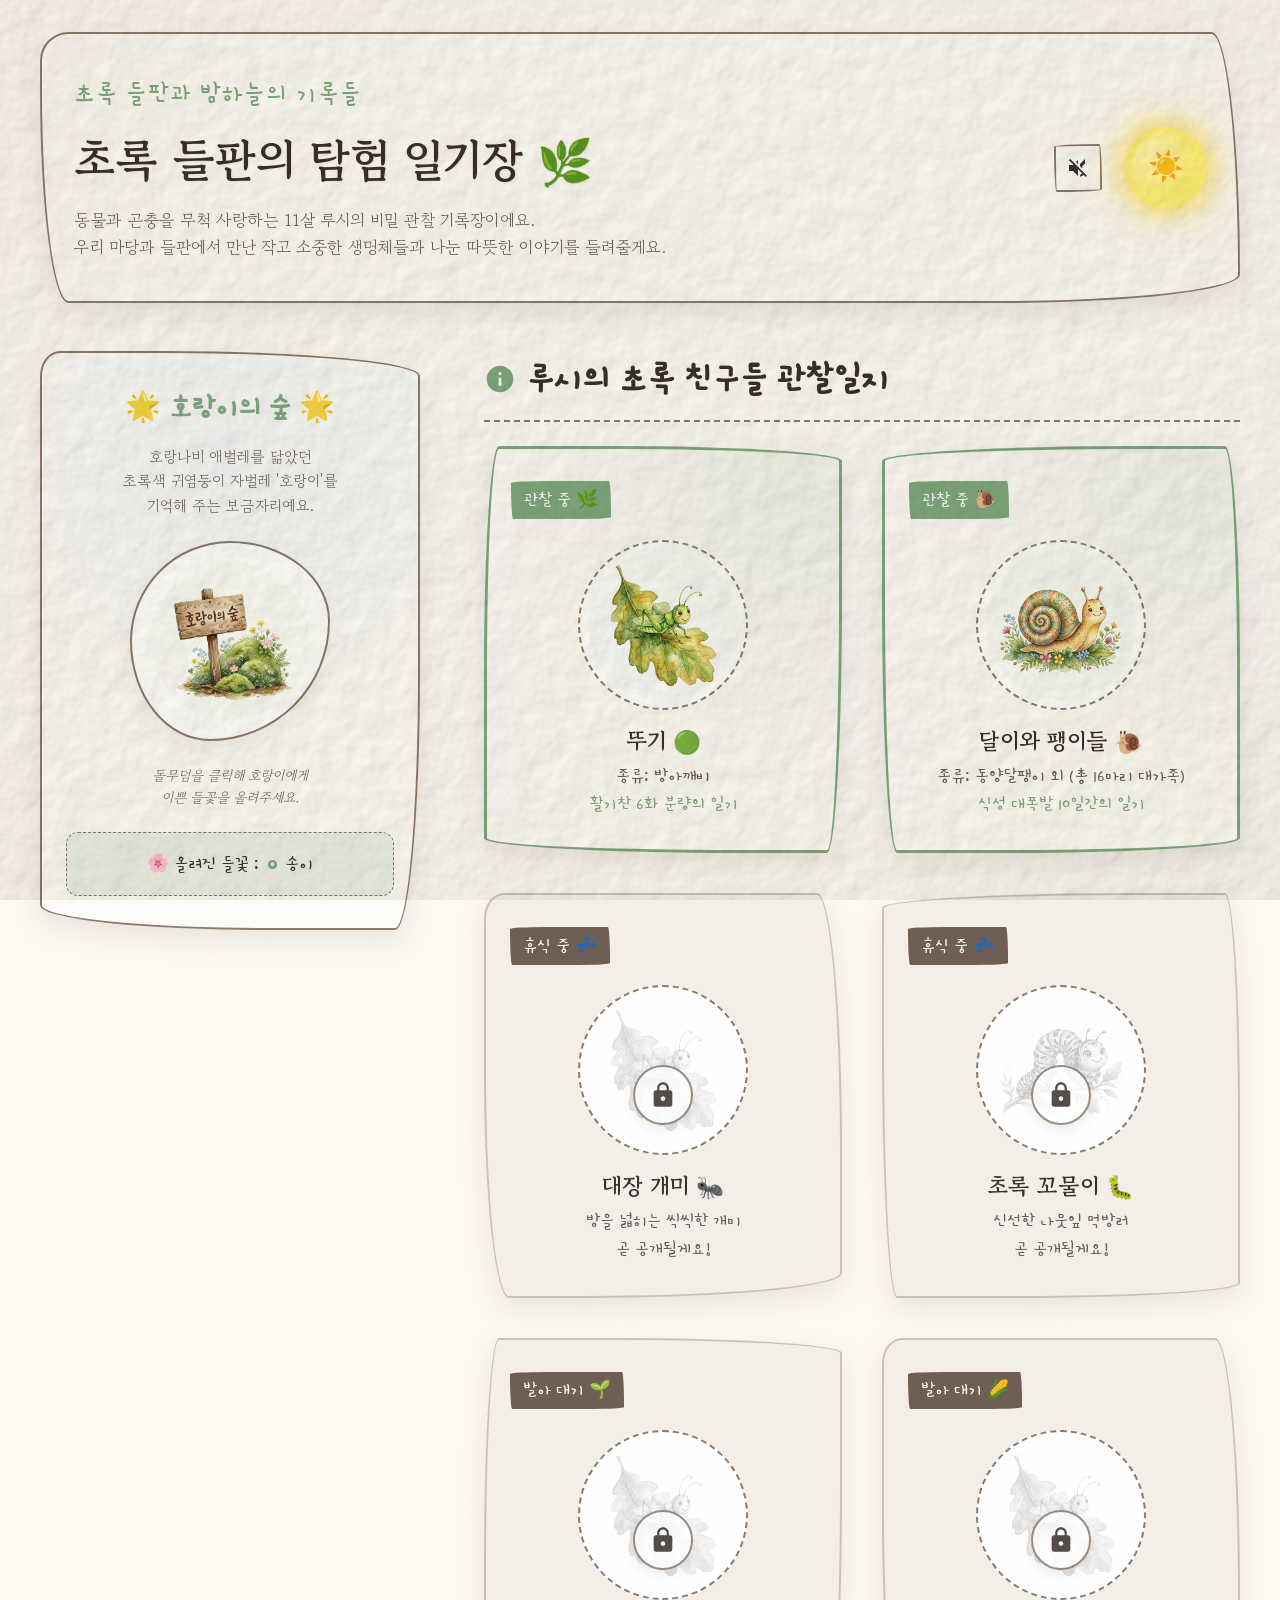
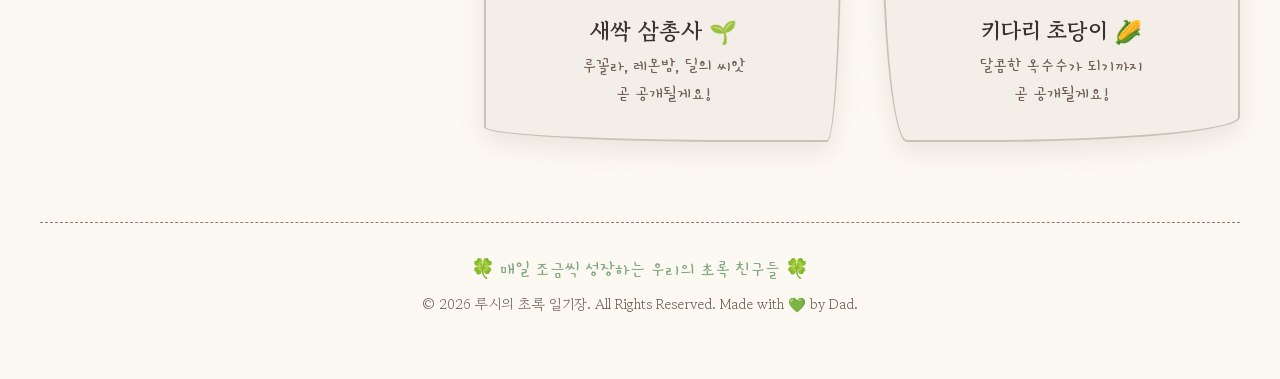
==== index.html @ e912d860 "feat: implement 16-member snail family (Dali + 15 siblings) 10-day interactive observation diary wit" ====
<!DOCTYPE html>
<html lang="ko">
<head>
    <meta charset="UTF-8">
    <meta name="viewport" content="width=device-width, initial-scale=1.0">
    <title>초록 숲 속 탐험 일지 🌿</title>
    <!-- Meta Tags for SEO -->
    <meta name="description" content="동물과 곤충을 사랑하는 딸아이를 위한 따뜻한 수채화 동화풍의 관찰일지 블로그">
    <meta name="keywords" content="방아깨비 뚜기, 자벌레 호랑이, 관찰일지, 초등학생 관찰기록, 동화풍 블로그, 곤충 관찰">
    <link rel="stylesheet" href="assets/css/style.css">
</head>
<body>

    <!-- Canvas for magical floating watercolor petals or fireflies -->
    <canvas id="particle-canvas"></canvas>

    <!-- Fixed viewport-sized overlay to apply watercolor paper texture efficiently -->
    <div class="paper-overlay"></div>

    <!-- SVG Filter for Watercolor Paper Texture -->
    <svg style="position: absolute; width: 0; height: 0; pointer-events: none;">
        <defs>
            <filter id="paper-texture" x="0%" y="0%" width="100%" height="100%">
                <feTurbulence type="fractalNoise" baseFrequency="0.04" numOctaves="3" result="noise" />
                <feDiffuseLighting in="noise" lighting-color="#fffefb" surfaceScale="1.5" result="light">
                    <feDistantLight azimuth="50" elevation="60" />
                </feDiffuseLighting>
                <feBlend mode="multiply" in="SourceGraphic" in2="light" />
            </filter>
        </defs>
    </svg>

    <div class="container">
        
        <!-- Header Section -->
        <header>
            <div class="header-night-overlay"></div>
            <div class="header-content">
                <div class="header-title-area">
                    <div class="header-subtitle">초록 들판과 밤하늘의 기록들</div>
                    <h1 class="header-title">초록 들판의 탐험 일기장 🌿</h1>
                    <p class="header-desc">
                        동물과 곤충을 무척 사랑하는 11살 루시의 비밀 관찰 기록장이에요.<br>
                        우리 마당과 들판에서 만난 작고 소중한 생명체들과 나눈 따뜻한 이야기를 들려줄게요.
                    </p>
                </div>
                
                <div class="header-interactive">
                    <!-- Audio Control Toggle -->
                    <button class="audio-control" id="audio-toggle" title="배경음악 켜기/끄기">
                        <svg viewBox="0 0 24 24" id="audio-icon-on" style="display:none;">
                            <path d="M12 3v10.55c-.59-.34-1.27-.55-2-.55-2.21 0-4 1.79-4 4s1.79 4 4 4 4-1.79 4-4V7h4V3h-6zm-2 16c-1.1 0-2-.9-2-2s.9-2 2-2 2 .9 2 2-.9 2-2 2z"/>
                        </svg>
                        <svg viewBox="0 0 24 24" id="audio-icon-off">
                            <path d="M4.27 3L3 4.27 7.73 9H3v6h4l5 5v-6.73l4.25 4.25c-.67.52-1.42.93-2.25 1.18v2.03c1.38-.31 2.63-.95 3.69-1.81L19.73 21 21 19.73 4.27 3zM12 4L9.91 6.09 12 8.18V4zm4.27 6.27L19 7.53V3l-5 5v2.27l2.27 2.27z"/>
                        </svg>
                    </button>

                    <!-- Interactive Supermoon Moon Switcher (Aesthetic & Theme changer) -->
                    <button class="supermoon-btn" id="theme-toggle" title="낮과 밤 전환하기">
                        <span class="moon-face" id="moon-face">☀️</span>
                    </button>
                </div>
            </div>
        </header>

        <!-- Main Dashboard Layout -->
        <main class="dashboard">
            
            <!-- Left Column: Memorial Sidebar -->
            <section class="memorial-sidebar">
                <h2 class="memorial-title">
                    <span>🌟</span> 호랑이의 숲 <span>🌟</span>
                </h2>
                <p class="memorial-desc">
                    호랑나비 애벌레를 닮았던<br>
                    초록색 귀염둥이 자벌레 '호랑이'를<br>
                    기억해 주는 보금자리예요.
                </p>
                
                <!-- Tomb interactive area -->
                <div class="tomb-area" id="tomb-trigger" title="호랑이에게 따뜻한 마음 전하기">
                    <div class="firefly"></div>
                    <div class="firefly"></div>
                    <div class="firefly"></div>
                    <div class="firefly"></div>
                    <div class="tomb-img-container">
                        <img src="assets/images/tomb_horangi.png" alt="호랑이의 숲 돌무덤" class="tomb-illustration">
                    </div>
                </div>

                <p class="memorial-desc" style="font-size: 0.85rem; font-style: italic;">
                    돌무덤을 클릭해 호랑이에게<br>
                    이쁜 들꽃을 올려주세요.
                </p>

                <div class="memorial-stats">
                    <span>🌸 올려진 들꽃 :</span>
                    <strong id="flower-counter">0</strong><span>송이</span>
                </div>
            </section>

            <!-- Right Column: Observation Grid -->
            <section class="observation-grid-section">
                <h2 class="grid-title">
                    <svg viewBox="0 0 24 24">
                        <path d="M12 2C6.48 2 2 6.48 2 12s4.48 10 10 10 10-4.48 10-10S17.52 2 12 2zm1 15h-2v-6h2v6zm0-8h-2V7h2v2z"/>
                    </svg>
                    루시의 초록 친구들 관찰일지
                </h2>
                
                <div class="observation-grid">
                    
                    <!-- Card 1: Ttougi (Active) -->
                    <article class="card active" id="card-ttougi" title="뚜기 관찰일지 보기">
                        <span class="card-tag">관찰 중 🌿</span>
                        <div class="card-img-frame">
                            <img src="assets/images/grasshopper_ttougi.png" alt="방아깨비 뚜기" class="card-img">
                        </div>
                        <div class="card-info">
                            <h3 class="card-name">뚜기 🟢</h3>
                            <p class="card-meta">종류: 방아깨비</p>
                            <p class="card-meta" style="color: var(--accent-color);">활기찬 6화 분량의 일기</p>
                        </div>
                    </article>

                    <!-- Card 2: Snails (Active) -->
                    <article class="card active" id="card-snail" title="달이와 팽이들 관찰일지 보기">
                        <span class="card-tag">관찰 중 🐌</span>
                        <div class="card-img-frame">
                            <img src="assets/images/snail_dali.png" alt="달팽이 달이" class="card-img">
                        </div>
                        <div class="card-info">
                            <h3 class="card-name">달이와 팽이들 🐌</h3>
                            <p class="card-meta">종류: 동양달팽이 외 (총 16마리 대가족)</p>
                            <p class="card-meta" style="color: var(--accent-color);">식성 대폭발 10일간의 일기</p>
                        </div>
                    </article>

                    <!-- Card 3: Ant (Locked) -->
                    <article class="card locked" title="아직 비밀이에요!">
                        <span class="card-tag">휴식 중 💤</span>
                        <div class="lock-icon-container">
                            <svg viewBox="0 0 24 24">
                                <path d="M18 8h-1V6c0-2.76-2.24-5-5-5S7 3.24 7 6v2H6c-1.1 0-2 .9-2 2v10c0 1.1.9 2 2 2h12c1.1 0 2-.9 2-2V10c0-1.1-.9-2-2-2zm-6 9c-1.1 0-2-.9-2-2s.9-2 2-2 2 .9 2 2-.9 2-2 2zm3.1-9H8.9V6c0-1.71 1.39-3.1 3.1-3.1 1.71 0 3.1 1.39 3.1 3.1v2z"/>
                            </svg>
                        </div>
                        <div class="card-img-frame">
                            <img src="assets/images/grasshopper_ttougi.png" alt="대장 개미" class="card-img">
                        </div>
                        <div class="card-info">
                            <h3 class="card-name">대장 개미 🐜</h3>
                            <p class="card-meta">방을 넓히는 씩씩한 개미</p>
                            <p class="card-meta">곧 공개될게요!</p>
                        </div>
                    </article>

                    <!-- Card 4: Caterpillar (Locked) -->
                    <article class="card locked" title="아직 비밀이에요!">
                        <span class="card-tag">휴식 중 💤</span>
                        <div class="lock-icon-container">
                            <svg viewBox="0 0 24 24">
                                <path d="M18 8h-1V6c0-2.76-2.24-5-5-5S7 3.24 7 6v2H6c-1.1 0-2 .9-2 2v10c0 1.1.9 2 2 2h12c1.1 0 2-.9 2-2V10c0-1.1-.9-2-2-2zm-6 9c-1.1 0-2-.9-2-2s.9-2 2-2 2 .9 2 2-.9 2-2 2zm3.1-9H8.9V6c0-1.71 1.39-3.1 3.1-3.1 1.71 0 3.1 1.39 3.1 3.1v2z"/>
                            </svg>
                        </div>
                        <div class="card-img-frame">
                            <img src="assets/images/caterpillar_horangi.png" alt="꼬물이" class="card-img">
                        </div>
                        <div class="card-info">
                            <h3 class="card-name">초록 꼬물이 🐛</h3>
                            <p class="card-meta">신선한 나뭇잎 먹방러</p>
                            <p class="card-meta">곧 공개될게요!</p>
                        </div>
                    </article>

                    <!-- Card 5: Herbs (Locked) -->
                    <article class="card locked" title="아직 비밀이에요!">
                        <span class="card-tag">발아 대기 🌱</span>
                        <div class="lock-icon-container">
                            <svg viewBox="0 0 24 24">
                                <path d="M18 8h-1V6c0-2.76-2.24-5-5-5S7 3.24 7 6v2H6c-1.1 0-2 .9-2 2v10c0 1.1.9 2 2 2h12c1.1 0 2-.9 2-2V10c0-1.1-.9-2-2-2zm-6 9c-1.1 0-2-.9-2-2s.9-2 2-2 2 .9 2 2-.9 2-2 2zm3.1-9H8.9V6c0-1.71 1.39-3.1 3.1-3.1 1.71 0 3.1 1.39 3.1 3.1v2z"/>
                            </svg>
                        </div>
                        <div class="card-img-frame">
                            <img src="assets/images/grasshopper_ttougi.png" alt="허브" class="card-img">
                        </div>
                        <div class="card-info">
                            <h3 class="card-name">새싹 삼총사 🌱</h3>
                            <p class="card-meta">루꼴라, 레몬밤, 딜의 씨앗</p>
                            <p class="card-meta">곧 공개될게요!</p>
                        </div>
                    </article>

                    <!-- Card 6: Corn (Locked) -->
                    <article class="card locked" title="아직 비밀이에요!">
                        <span class="card-tag">발아 대기 🌽</span>
                        <div class="lock-icon-container">
                            <svg viewBox="0 0 24 24">
                                <path d="M18 8h-1V6c0-2.76-2.24-5-5-5S7 3.24 7 6v2H6c-1.1 0-2 .9-2 2v10c0 1.1.9 2 2 2h12c1.1 0 2-.9 2-2V10c0-1.1-.9-2-2-2zm-6 9c-1.1 0-2-.9-2-2s.9-2 2-2 2 .9 2 2-.9 2-2 2zm3.1-9H8.9V6c0-1.71 1.39-3.1 3.1-3.1 1.71 0 3.1 1.39 3.1 3.1v2z"/>
                            </svg>
                        </div>
                        <div class="card-img-frame">
                            <img src="assets/images/grasshopper_ttougi.png" alt="초당옥수수" class="card-img">
                        </div>
                        <div class="card-info">
                            <h3 class="card-name">키다리 초당이 🌽</h3>
                            <p class="card-meta">달콤한 옥수수가 되기까지</p>
                            <p class="card-meta">곧 공개될게요!</p>
                        </div>
                    </article>

                </div>
            </section>
        </main>

        <!-- Footer Section -->
        <footer>
            <div class="footer-desc">🍀 매일 조금씩 성장하는 우리의 초록 친구들 🍀</div>
            <p>&copy; 2026 루시의 초록 일기장. All Rights Reserved. Made with 💚 by Dad.</p>
        </footer>
    </div>

    <!-- Memorial Popup Modal (Horangi) -->
    <div class="modal-overlay" id="memorial-modal">
        <div class="modal-card">
            <button class="modal-close" id="modal-close-btn">&times;</button>
            <div class="memorial-modal-header">
                <div class="memorial-avatar-frame">
                    <img src="assets/images/caterpillar_horangi.png" alt="자벌레 호랑이" class="memorial-avatar">
                </div>
                <h3 class="memorial-modal-title">초록빛 친구, 호랑이를 기억하며 🌟</h3>
                <div class="memorial-modal-subtitle">초록 자벌레 (2026.05 관찰)</div>
            </div>
            
            <div class="memorial-letter">
                호랑나비 애벌레 형아를 닮아 녹색 가로줄 무늬를 하고선 나뭇가지마냥 꼿꼿하게 서서 우리를 웃겨주던 귀여운 자벌레 호랑이에게 🌿<br><br>
                매일 신선한 나뭇잎을 꼬물꼬물 갉아 먹던 모습이 눈에 선해. 비록 번데기가 되어 날개를 펴지는 못하고 일찍 밤하늘 소풍을 떠났지만, 하늘나라에선 그 예쁜 초록 옷을 입고 마음껏 기어 다니며 행복하게 놀고 있을 거야. <br><br>
                호랑아, 우리 곁에 와서 아름다운 초록빛 기쁨을 주어서 정말 고마웠어. 영원히 잊지 않고 늘 기억할게! 💫
            </div>

            <div class="flower-selector-title">🌻 호랑이에게 이쁜 들꽃 선물하기 🌻</div>
            
            <div class="flower-options">
                <div class="flower-option" data-flower="dandelion">
                    <span class="flower-emoji">🌼</span>
                    <span class="flower-name">노랑 민들레</span>
                    <span class="flower-desc">"고마운 마음"</span>
                </div>
                <div class="flower-option" data-flower="gyp">
                    <span class="flower-emoji">💮</span>
                    <span class="flower-name">하얀 안개꽃</span>
                    <span class="flower-desc">"사랑하는 마음"</span>
                </div>
                <div class="flower-option" data-flower="cosmos">
                    <span class="flower-emoji">🌸</span>
                    <span class="flower-name">분홍 코스모스</span>
                    <span class="flower-desc">"영원한 기억"</span>
                </div>
            </div>
        </div>
    </div>

    <!-- JS Scripts -->
    <script src="js/main.js"></script>
</body>
</html>
---- assets/css/style.css ----
/* assets/css/style.css */

/* 1. Google Fonts Import */
@import url('https://fonts.googleapis.com/css2?family=Gamja+Flower&family=Gowun+Batang:wght@400;700&display=swap');

/* 2. CSS Design Tokens & Variables */
:root {
    /* Day Theme (Warm Cream & Green) */
    --bg-color: #fcf8f2;
    --paper-tint: rgba(253, 251, 247, 0.95);
    --text-primary: #3b2f2f;
    --text-secondary: #6e5e54;
    --accent-color: #7fa87f; /* Warm Soft Green */
    --accent-hover: #618761;
    --accent-bg: rgba(127, 168, 127, 0.15);
    --border-color: #8c7a6b;
    --card-shadow: 0 10px 25px rgba(140, 122, 107, 0.15);
    --accent-purple: #c5a3ff;
    --accent-purple-hover: #b085ff;
    --lock-bg: rgba(140, 122, 107, 0.08);
    --modal-overlay: rgba(59, 47, 47, 0.4);
    --supermoon-color: #fff176;
    --supermoon-glow: 0 0 30px #fdd835, 0 0 60px rgba(253, 216, 53, 0.4);
    
    --font-handwriting: 'Gamja Flower', cursive;
    --font-serif: 'Gowun Batang', serif;
}

[data-theme="night"] {
    /* Night Theme (Dreamy Indigo & Gold) */
    --bg-color: #1e1b29;
    --paper-tint: rgba(28, 25, 38, 0.92);
    --text-primary: #f5f2eb;
    --text-secondary: #ccc3b8;
    --accent-color: #a3c4f3; /* Dreamy Soft Blue */
    --accent-hover: #8fb6eb;
    --accent-bg: rgba(163, 196, 243, 0.15);
    --border-color: #5d5670;
    --card-shadow: 0 10px 25px rgba(0, 0, 0, 0.4);
    --accent-purple: #d6bfff;
    --accent-purple-hover: #c4a1ff;
    --lock-bg: rgba(93, 86, 112, 0.2);
    --modal-overlay: rgba(15, 12, 20, 0.7);
    --supermoon-color: #fff9c4;
    --supermoon-glow: 0 0 40px #fff59d, 0 0 80px rgba(255, 245, 157, 0.6);
}

/* 3. Base & Layout Styles */
* {
    box-sizing: border-box;
    margin: 0;
    padding: 0;
    transition: background-color 0.8s ease, color 0.6s ease, border-color 0.6s ease, box-shadow 0.6s ease;
}

body {
    background-color: var(--bg-color);
    color: var(--text-primary);
    font-family: var(--font-serif);
    min-height: 100vh;
    position: relative;
    overflow-x: hidden;
    line-height: 1.6;
}

/* Watercolor texture overlay */
body::before {
    content: "";
    position: fixed;
    top: 0;
    left: 0;
    width: 100%;
    height: 100%;
    background-image: 
        radial-gradient(var(--paper-tint) 60%, transparent 100%),
        radial-gradient(circle at 10% 20%, rgba(247, 220, 196, 0.1) 0%, transparent 40%),
        radial-gradient(circle at 90% 80%, rgba(200, 220, 240, 0.1) 0%, transparent 40%),
        radial-gradient(circle at 50% 50%, rgba(220, 240, 210, 0.1) 0%, transparent 50%);
    z-index: -2;
    pointer-events: none;
}

/* Canvas overlay for particle effect */
#particle-canvas {
    position: fixed;
    top: 0;
    left: 0;
    width: 100%;
    height: 100%;
    z-index: -1;
    pointer-events: none;
}

.container {
    width: 100%;
    max-width: 1840px;
    margin: 0 auto;
    padding: 2rem 2.5rem;
}

/* Fixed viewport-sized overlay to apply watercolor paper texture efficiently */
.paper-overlay {
    position: fixed;
    top: 0;
    left: 0;
    width: 100vw;
    height: 100vh;
    background-color: #fffefb; /* Solid base cream color representing SourceGraphic */
    z-index: 9999;             /* Sits on top of all content layers to blend down */
    pointer-events: none;      /* Ensures clicks and scroll gestures pass through */
    filter: url(#paper-texture); /* Applies the high-fidelity SVG paper filter */
    mix-blend-mode: multiply;  /* Multiplies the paper grain onto colors below */
    opacity: 0.85;             /* Soft watercolor texture opacity */
}

/* 4. Common Elements */
/* Hand-drawn irregular border button */
.btn-handdrawn {
    font-family: var(--font-handwriting);
    font-size: 1.3rem;
    color: var(--text-primary);
    background: transparent;
    border: 2px solid var(--border-color);
    padding: 0.6rem 1.5rem;
    cursor: pointer;
    border-radius: 255px 15px 225px 15px/15px 225px 15px 255px;
    display: inline-flex;
    align-items: center;
    gap: 0.5rem;
    position: relative;
    overflow: hidden;
}

.btn-handdrawn::after {
    content: '';
    position: absolute;
    top: 0;
    left: 0;
    width: 100%;
    height: 100%;
    background: var(--accent-bg);
    transform: scaleX(0);
    transform-origin: right;
    transition: transform 0.4s cubic-bezier(0.19, 1, 0.22, 1);
    z-index: -1;
    border-radius: inherit;
}

.btn-handdrawn:hover {
    border-color: var(--accent-color);
    color: var(--accent-color);
    transform: scale(1.03) rotate(-1deg);
    box-shadow: 0 4px 10px rgba(0, 0, 0, 0.05);
}

.btn-handdrawn:hover::after {
    transform: scaleX(1);
    transform-origin: left;
}

.btn-handdrawn:active {
    transform: scale(0.97);
}

/* 5. Header Section */
header {
    margin-bottom: 3rem;
    position: relative;
    border-radius: 30px 30px 255px 30px/30px 255px 30px 225px;
    border: 2px solid var(--border-color);
    padding: 2.5rem 2rem;
    overflow: hidden;
    box-shadow: var(--card-shadow);
    background: linear-gradient(to bottom, rgba(255,255,255,0.3), rgba(255,255,255,0));
}

.header-night-overlay {
    position: absolute;
    top: 0;
    left: 0;
    width: 100%;
    height: 100%;
    background: linear-gradient(180deg, #161224 0%, #1e1b29 100%);
    opacity: 0;
    transition: opacity 1.2s ease-in-out;
    z-index: 0;
}

[data-theme="night"] .header-night-overlay {
    opacity: 1;
}

.header-content {
    position: relative;
    z-index: 1;
    display: flex;
    justify-content: space-between;
    align-items: center;
    flex-wrap: wrap;
    gap: 1.5rem;
}

.header-title-area {
    max-width: 600px;
}

.header-subtitle {
    font-family: var(--font-handwriting);
    font-size: 1.6rem;
    color: var(--accent-color);
    margin-bottom: 0.5rem;
    letter-spacing: 1px;
}

.header-title {
    font-family: var(--font-serif);
    font-size: 2.8rem;
    font-weight: 700;
    color: var(--text-primary);
    text-shadow: 1px 1px 2px rgba(0,0,0,0.05);
    margin-bottom: 0.8rem;
}

.header-desc {
    font-size: 1.05rem;
    color: var(--text-secondary);
}

.header-interactive {
    display: flex;
    align-items: center;
    gap: 1.5rem;
}

/* Audio Controls & Theme Switcher */
.audio-control, .theme-control {
    background: none;
    border: none;
    cursor: pointer;
    padding: 0.5rem;
    border-radius: 50%;
    display: flex;
    align-items: center;
    justify-content: center;
    width: 48px;
    height: 48px;
    border: 2px solid var(--border-color);
    border-radius: 255px 15px 225px 15px/15px 225px 15px 255px;
    position: relative;
}

.audio-control:hover, .theme-control:hover {
    transform: scale(1.1) rotate(5deg);
    border-color: var(--accent-color);
}

.audio-control svg, .theme-control svg {
    width: 24px;
    height: 24px;
    fill: var(--text-primary);
}

/* Supermoon interactive button */
.supermoon-btn {
    position: relative;
    width: 80px;
    height: 80px;
    border-radius: 50%;
    background-color: var(--supermoon-color);
    box-shadow: var(--supermoon-glow);
    cursor: pointer;
    border: none;
    display: flex;
    align-items: center;
    justify-content: center;
    transition: transform 0.5s cubic-bezier(0.175, 0.885, 0.32, 1.275), box-shadow 0.8s ease, background-color 0.8s ease;
    animation: moonPulse 4s infinite ease-in-out;
}

.supermoon-btn::before {
    content: '';
    position: absolute;
    width: 70px;
    height: 70px;
    border-radius: 50%;
    background: radial-gradient(circle at 30% 30%, rgba(255,255,255,0.4) 0%, transparent 60%);
}

.supermoon-btn:hover {
    transform: scale(1.15) rotate(15deg);
}

.supermoon-btn .moon-face {
    font-size: 1.8rem;
    position: relative;
    top: -2px;
    transition: transform 0.6s ease;
}

.supermoon-btn:hover .moon-face {
    transform: scale(1.1);
}

@keyframes moonPulse {
    0%, 100% { box-shadow: var(--supermoon-glow); }
    50% { box-shadow: 0 0 45px #fdd835, 0 0 90px rgba(253, 216, 53, 0.6); }
}

[data-theme="night"] .supermoon-btn {
    animation: moonPulseNight 4s infinite ease-in-out;
}

@keyframes moonPulseNight {
    0%, 100% { box-shadow: var(--supermoon-glow); }
    50% { box-shadow: 0 0 55px #fff59d, 0 0 100px rgba(255, 245, 157, 0.8); }
}


/* 6. Main Dashboard Layout */
.dashboard {
    display: grid;
    grid-template-columns: 380px 1fr;
    gap: 4rem;
    align-items: start;
}

@media (max-width: 900px) {
    .dashboard {
        grid-template-columns: 1fr;
        gap: 2.5rem;
    }
}

/* 7. Memorial Column (Left side) */
.memorial-sidebar {
    background: rgba(255, 255, 255, 0.4);
    border: 2px solid var(--border-color);
    border-radius: 20px 255px 25px 225px/25px 25px 255px 25px;
    padding: 2rem 1.5rem;
    text-align: center;
    position: relative;
    box-shadow: var(--card-shadow);
    overflow: hidden;
}

[data-theme="night"] .memorial-sidebar {
    background: rgba(40, 35, 55, 0.4);
}

.memorial-sidebar::before {
    content: '';
    position: absolute;
    top: 0;
    left: 0;
    width: 100%;
    height: 100%;
    background: radial-gradient(circle at 50% 20%, rgba(163, 196, 243, 0.1) 0%, transparent 60%);
    pointer-events: none;
}

.memorial-title {
    font-family: var(--font-handwriting);
    font-size: 1.8rem;
    margin-bottom: 0.8rem;
    color: var(--accent-color);
    display: flex;
    align-items: center;
    justify-content: center;
    gap: 0.5rem;
}

.memorial-desc {
    font-size: 0.95rem;
    color: var(--text-secondary);
    margin-bottom: 1.5rem;
    word-break: keep-all;
}

/* Horangi Tomb Art Area */
.tomb-area {
    position: relative;
    width: 200px;
    height: 200px;
    margin: 0 auto 1.5rem;
    cursor: pointer;
}

.tomb-img-container {
    width: 100%;
    height: 100%;
    border-radius: 50% 50% 60% 40% / 50% 40% 60% 50%;
    border: 2px solid var(--border-color);
    background: #fff;
    padding: 10px;
    box-shadow: 0 8px 20px rgba(140, 122, 107, 0.1);
    overflow: hidden;
    display: flex;
    align-items: center;
    justify-content: center;
    position: relative;
    transition: transform 0.5s ease, border-color 0.5s ease;
}

[data-theme="night"] .tomb-img-container {
    background: #252233;
}

.tomb-area:hover .tomb-img-container {
    transform: translateY(-5px) scale(1.02) rotate(-1deg);
    border-color: var(--accent-color);
}

.tomb-illustration {
    width: 90%;
    height: 90%;
    object-fit: contain;
    border-radius: 50%;
}

/* Fireflies rising from tomb */
.firefly {
    position: absolute;
    width: 6px;
    height: 6px;
    background: #c5e1a5;
    border-radius: 50%;
    box-shadow: 0 0 10px #c5e1a5, 0 0 20px rgba(197, 225, 165, 0.5);
    pointer-events: none;
    opacity: 0;
}

.tomb-area:hover .firefly {
    animation: riseFirefly 3s infinite ease-out;
}

.tomb-area .firefly:nth-child(2) { left: 30%; animation-delay: 0.2s; }
.tomb-area .firefly:nth-child(3) { left: 50%; animation-delay: 0.8s; }
.tomb-area .firefly:nth-child(4) { left: 70%; animation-delay: 1.4s; }
.tomb-area .firefly:nth-child(5) { left: 40%; animation-delay: 2s; }

@keyframes riseFirefly {
    0% {
        transform: translateY(120px) scale(0.5);
        opacity: 0;
    }
    30% {
        opacity: 0.8;
    }
    100% {
        transform: translateY(-50px) translateX(var(--drift, 20px)) scale(1.2);
        opacity: 0;
    }
}

.memorial-stats {
    background: var(--accent-bg);
    border-radius: 12px;
    padding: 0.8rem 1.2rem;
    font-size: 1.1rem;
    font-family: var(--font-handwriting);
    color: var(--text-primary);
    border: 1px dashed var(--border-color);
    display: flex;
    justify-content: center;
    align-items: center;
    gap: 0.5rem;
    margin-top: 1rem;
}

.memorial-stats strong {
    font-size: 1.4rem;
    color: var(--accent-color);
}


/* 8. Grid of Observation Cards (Right side) */
.observation-grid-section {
    display: flex;
    flex-direction: column;
    gap: 1.5rem;
}

.grid-title {
    font-family: var(--font-handwriting);
    font-size: 2.2rem;
    color: var(--text-primary);
    display: flex;
    align-items: center;
    gap: 0.6rem;
    border-bottom: 2px dashed var(--border-color);
    padding-bottom: 0.8rem;
}

.grid-title svg {
    width: 32px;
    height: 32px;
    fill: var(--accent-color);
}

.observation-grid {
    display: grid;
    grid-template-columns: repeat(auto-fill, minmax(300px, 1fr));
    gap: 2.5rem;
}

/* Card Styling */
.card {
    background: rgba(255, 255, 255, 0.45);
    border: 2px solid var(--border-color);
    border-radius: 15px 225px 15px 255px/225px 15px 255px 15px;
    padding: 2rem 1.5rem;
    position: relative;
    box-shadow: var(--card-shadow);
    display: flex;
    flex-direction: column;
    align-items: center;
    cursor: pointer;
    overflow: hidden;
    min-height: 400px;
    height: auto;
    justify-content: space-between;
    animation: gentleFloat 5s infinite ease-in-out;
}

[data-theme="night"] .card {
    background: rgba(40, 35, 55, 0.45);
}

.card:nth-child(2n) {
    animation-delay: 1.2s;
    border-radius: 255px 15px 225px 15px/15px 225px 15px 255px;
}

.card:nth-child(3n) {
    animation-delay: 2.5s;
    border-radius: 20px 25px 255px 25px/25px 255px 25px 225px;
}

@keyframes gentleFloat {
    0%, 100% { transform: translateY(0) rotate(0deg); }
    50% { transform: translateY(-6px) rotate(1deg); }
}

.card:hover {
    transform: translateY(-12px) scale(1.03) rotate(-1.5deg);
    border-color: var(--accent-color);
    box-shadow: 0 15px 30px rgba(127, 168, 127, 0.25);
    animation-play-state: paused;
}

[data-theme="night"] .card:hover {
    box-shadow: 0 15px 30px rgba(163, 196, 243, 0.25);
}

/* Active Card Special */
.card.active {
    background: rgba(253, 251, 247, 0.9);
    border-color: var(--accent-color);
    border-width: 3px;
}

[data-theme="night"] .card.active {
    background: rgba(45, 40, 60, 0.9);
}

.card.active::after {
    content: '';
    position: absolute;
    top: 0;
    left: 0;
    width: 100%;
    height: 100%;
    background: radial-gradient(circle at 90% 10%, rgba(127, 168, 127, 0.1) 0%, transparent 60%);
    pointer-events: none;
}

.card-tag {
    font-family: var(--font-handwriting);
    font-size: 1.1rem;
    color: #fff;
    background-color: var(--accent-color);
    padding: 0.3rem 0.8rem;
    border-radius: 255px 15px 225px 15px/15px 225px 15px 255px;
    align-self: flex-start;
    margin-bottom: 0.5rem;
}

.card.locked .card-tag {
    background-color: var(--text-secondary);
}

.card-img-frame {
    width: 170px;
    height: 170px;
    border-radius: 50%;
    border: 2px dashed var(--border-color);
    display: flex;
    align-items: center;
    justify-content: center;
    overflow: hidden;
    background: #fff;
    margin: 0.8rem 0;
    padding: 8px;
    transition: transform 0.5s ease;
    flex-shrink: 0;
}

[data-theme="night"] .card-img-frame {
    background: #252233;
}

.card:hover .card-img-frame {
    transform: scale(1.1) rotate(5deg);
}

.card-img {
    width: 100%;
    height: 100%;
    object-fit: contain;
    border-radius: 50%;
}

.card.locked .card-img {
    filter: grayscale(1) opacity(0.25);
}

.card-info {
    text-align: center;
    width: 100%;
}

.card-name {
    font-size: 1.4rem;
    font-weight: 700;
    color: var(--text-primary);
    margin-bottom: 0.2rem;
}

.card-meta {
    font-family: var(--font-handwriting);
    font-size: 1.1rem;
    color: var(--text-secondary);
}

/* Locked Card overlay elements */
.card.locked {
    background: var(--lock-bg);
    cursor: not-allowed;
    border-color: rgba(140, 122, 107, 0.4);
}

.card.locked:hover {
    transform: translateY(-2px);
    box-shadow: var(--card-shadow);
    border-color: rgba(140, 122, 107, 0.5);
    animation: gentleShake 0.4s ease;
}

@keyframes gentleShake {
    0%, 100% { transform: rotate(0); }
    25% { transform: rotate(-2deg) scale(0.99); }
    75% { transform: rotate(2deg) scale(1.01); }
}

.lock-icon-container {
    position: absolute;
    top: 50%;
    left: 50%;
    transform: translate(-50%, -50%);
    width: 60px;
    height: 60px;
    border-radius: 50%;
    background: rgba(255, 255, 255, 0.9);
    display: flex;
    align-items: center;
    justify-content: center;
    box-shadow: 0 4px 15px rgba(0,0,0,0.1);
    opacity: 0.85;
    transition: transform 0.3s ease, opacity 0.3s ease;
    z-index: 2;
    border: 2px solid var(--border-color);
}

[data-theme="night"] .lock-icon-container {
    background: rgba(40, 35, 55, 0.9);
}

.card.locked:hover .lock-icon-container {
    transform: translate(-50%, -50%) scale(1.1);
    opacity: 1;
}

.lock-icon-container svg {
    width: 28px;
    height: 28px;
    fill: var(--text-primary);
}


/* 9. Memorial Modal / Popup */
.modal-overlay {
    position: fixed;
    top: 0;
    left: 0;
    width: 100%;
    height: 100%;
    background-color: var(--modal-overlay);
    backdrop-filter: blur(5px);
    z-index: 100;
    display: flex;
    align-items: center;
    justify-content: center;
    opacity: 0;
    pointer-events: none;
    transition: opacity 0.5s ease;
}

.modal-overlay.active {
    opacity: 1;
    pointer-events: auto;
}

.modal-card {
    background-color: var(--bg-color);
    max-width: 550px;
    width: 90%;
    border: 3px solid var(--border-color);
    border-radius: 20px 255px 25px 225px/25px 25px 255px 25px;
    box-shadow: 0 20px 50px rgba(0,0,0,0.2);
    padding: 2.5rem 2rem;
    position: relative;
    transform: translateY(30px) scale(0.95);
    transition: transform 0.5s cubic-bezier(0.175, 0.885, 0.32, 1.275);
    overflow: hidden;
}

.modal-card::before {
    content: "";
    position: absolute;
    top: 0;
    left: 0;
    width: 100%;
    height: 100%;
    background-image: radial-gradient(var(--paper-tint) 70%, transparent 100%);
    z-index: -1;
    pointer-events: none;
}

.modal-overlay.active .modal-card {
    transform: translateY(0) scale(1);
}

.modal-close {
    position: absolute;
    top: 1.2rem;
    right: 1.2rem;
    background: none;
    border: none;
    cursor: pointer;
    font-size: 2rem;
    line-height: 1;
    color: var(--text-secondary);
}

.modal-close:hover {
    color: var(--accent-color);
    transform: scale(1.1);
}

.memorial-modal-header {
    text-align: center;
    margin-bottom: 1.5rem;
}

.memorial-avatar-frame {
    width: 100px;
    height: 100px;
    margin: 0 auto 1rem;
    border-radius: 50%;
    border: 2px dashed var(--accent-color);
    padding: 5px;
    background: #fff;
}

[data-theme="night"] .memorial-avatar-frame {
    background: #252233;
}

.memorial-avatar {
    width: 100%;
    height: 100%;
    border-radius: 50%;
    object-fit: contain;
}

.memorial-modal-title {
    font-family: var(--font-handwriting);
    font-size: 2.2rem;
    color: var(--text-primary);
}

.memorial-modal-subtitle {
    font-size: 0.95rem;
    color: var(--text-secondary);
}

.memorial-letter {
    font-family: var(--font-serif);
    background: rgba(255, 255, 255, 0.6);
    border: 1px solid var(--border-color);
    border-radius: 12px;
    padding: 1.5rem;
    font-size: 1.05rem;
    line-height: 1.7;
    margin-bottom: 2rem;
    box-shadow: inset 0 2px 8px rgba(0,0,0,0.02);
    word-break: keep-all;
    position: relative;
}

[data-theme="night"] .memorial-letter {
    background: rgba(40, 35, 55, 0.6);
}

.memorial-letter::after {
    content: "🌸";
    position: absolute;
    bottom: -15px;
    right: 20px;
    font-size: 2rem;
}

.flower-selector-title {
    font-family: var(--font-handwriting);
    font-size: 1.4rem;
    text-align: center;
    margin-bottom: 1rem;
    color: var(--text-primary);
}

.flower-options {
    display: flex;
    justify-content: space-around;
    gap: 1rem;
    margin-bottom: 1.5rem;
}

.flower-option {
    display: flex;
    flex-direction: column;
    align-items: center;
    background: rgba(255,255,255,0.4);
    border: 2px solid var(--border-color);
    border-radius: 12px;
    padding: 0.8rem;
    cursor: pointer;
    flex: 1;
    transition: transform 0.3s ease, border-color 0.3s ease, background-color 0.3s ease;
}

[data-theme="night"] .flower-option {
    background: rgba(40,35,55,0.4);
}

.flower-option:hover {
    transform: translateY(-5px);
    border-color: var(--accent-color);
    background: var(--accent-bg);
}

.flower-emoji {
    font-size: 2.2rem;
    margin-bottom: 0.4rem;
    animation: gentleWiggle 3s infinite ease-in-out;
}

.flower-option:nth-child(2) .flower-emoji { animation-delay: 0.8s; }
.flower-option:nth-child(3) .flower-emoji { animation-delay: 1.6s; }

@keyframes gentleWiggle {
    0%, 100% { transform: rotate(0deg); }
    50% { transform: rotate(10deg); }
}

.flower-name {
    font-size: 0.9rem;
    font-weight: 700;
    color: var(--text-primary);
    margin-bottom: 0.2rem;
}

.flower-desc {
    font-size: 0.75rem;
    color: var(--text-secondary);
}

/* Placed flowers accumulation visualization inside modal/tomb */
.tomb-flower-layer {
    position: absolute;
    bottom: 25px;
    left: 20px;
    right: 20px;
    height: 40px;
    pointer-events: none;
    display: flex;
    flex-wrap: wrap;
    justify-content: center;
    gap: 4px;
    overflow: hidden;
    z-index: 10;
}

.placed-flower-svg {
    width: 20px;
    height: 20px;
    animation: dropFlower 0.8s cubic-bezier(0.175, 0.885, 0.32, 1.275) forwards;
}

@keyframes dropFlower {
    0% { transform: translateY(-50px) scale(0) rotate(0deg); opacity: 0; }
    100% { transform: translateY(0) scale(1) rotate(var(--rot, 0deg)); opacity: 0.95; }
}


/* 10. DETAIL PAGE SPECIFIC STYLES */
.detail-main {
    width: 100%;
    max-width: 1720px;
    margin: 0 auto;
}

/* Leaf/Flower Episode Tabs */
.episode-tabs {
    display: flex;
    justify-content: center;
    flex-wrap: wrap;
    gap: 1rem;
    margin-bottom: 2.5rem;
}

.tab-btn {
    font-family: var(--font-handwriting);
    font-size: 1.4rem;
    color: var(--text-primary);
    background: rgba(255,255,255,0.5);
    border: 2px solid var(--border-color);
    padding: 0.5rem 1.4rem;
    cursor: pointer;
    border-radius: 50% 50% 60% 40% / 40% 50% 50% 60%; /* Symmetrical organic leaf shape */
    display: flex;
    align-items: center;
    justify-content: center;
    gap: 0.4rem;
    box-shadow: 0 4px 10px rgba(0,0,0,0.03);
    position: relative;
}

[data-theme="night"] .tab-btn {
    background: rgba(40,35,55,0.5);
}

.tab-btn:nth-child(2n) {
    border-radius: 40% 60% 50% 50% / 50% 40% 60% 50%;
}

.tab-btn:hover {
    transform: translateY(-3px) scale(1.03);
    border-color: var(--accent-color);
    background: var(--accent-bg);
}

.tab-btn.active {
    background: var(--accent-color);
    color: #fff;
    border-color: var(--accent-color);
    box-shadow: 0 6px 15px rgba(127, 168, 127, 0.3);
}

/* 6th tab is special (purple color) */
.tab-btn.special-tab {
    border-color: var(--accent-purple);
    background: rgba(197, 163, 255, 0.15);
}

.tab-btn.special-tab.active {
    background: var(--accent-purple);
    border-color: var(--accent-purple);
    color: #fff;
    box-shadow: 0 6px 15px rgba(197, 163, 255, 0.4);
}

.tab-icon {
    font-size: 1.2rem;
}

/* Diary Container & Paper Layout */
.diary-book {
    background: rgba(253, 251, 247, 0.95);
    border: 3px solid var(--border-color);
    border-radius: 15px 225px 15px 255px/225px 15px 255px 15px;
    padding: 3rem 2.5rem;
    box-shadow: var(--card-shadow);
    min-height: 500px;
    position: relative;
    overflow: hidden;
}

[data-theme="night"] .diary-book {
    background: rgba(30, 27, 41, 0.95);
}

/* Book binding effect in the center */
.diary-book::after {
    content: '';
    position: absolute;
    top: 0;
    bottom: 0;
    left: 48%;
    width: 2px;
    background: linear-gradient(to bottom, transparent, rgba(140, 122, 107, 0.15), transparent);
    pointer-events: none;
}

.diary-layout {
    display: grid;
    grid-template-columns: 1.1fr 1fr;
    gap: 3rem;
    position: relative;
    z-index: 1;
}

@media (max-width: 768px) {
    .diary-layout {
        grid-template-columns: 1fr;
        gap: 2.5rem;
    }
    .diary-book {
        padding: 2rem 1.5rem;
    }
}

/* Left Page: Photos & Media */
.diary-media {
    display: flex;
    flex-direction: column;
    gap: 2rem;
}

/* Polaroid Frame */
.polaroid-frame {
    background: #ffffff;
    padding: 1.2rem 1.2rem 2.5rem;
    border: 2px solid var(--border-color);
    box-shadow: 0 8px 25px rgba(0,0,0,0.06);
    transform: rotate(var(--rot, -2deg));
    border-radius: 2px;
    cursor: pointer;
    transition: transform 0.5s ease, box-shadow 0.5s ease;
    display: flex;
    flex-direction: column;
    align-items: center;
}

[data-theme="night"] .polaroid-frame {
    background: #252233;
}

.polaroid-frame:hover {
    transform: scale(1.03) rotate(0deg);
    box-shadow: 0 15px 35px rgba(0,0,0,0.12);
}

.polaroid-img-wrapper {
    width: 100%;
    aspect-ratio: 1;
    overflow: hidden;
    border: 1px solid rgba(0,0,0,0.06);
    background: #f8f8f8;
    position: relative;
}

[data-theme="night"] .polaroid-img-wrapper {
    background: #1b1926;
}

.polaroid-img {
    width: 100%;
    height: 100%;
    object-fit: cover;
    transition: transform 0.8s ease;
}

.polaroid-frame:hover .polaroid-img {
    transform: scale(1.05);
}

.polaroid-caption {
    font-family: var(--font-handwriting);
    font-size: 1.3rem;
    margin-top: 1rem;
    color: var(--text-secondary);
    text-align: center;
}

/* Media Box (Video / Audio Fallback) */
.media-container {
    background: rgba(255, 255, 255, 0.4);
    border: 2px dashed var(--border-color);
    border-radius: 12px;
    padding: 1.2rem;
    text-align: center;
}

[data-theme="night"] .media-container {
    background: rgba(40, 35, 55, 0.4);
}

.media-title {
    font-family: var(--font-handwriting);
    font-size: 1.2rem;
    margin-bottom: 0.8rem;
    display: flex;
    align-items: center;
    justify-content: center;
    gap: 0.4rem;
    color: var(--text-primary);
}

.media-title svg {
    width: 20px;
    height: 20px;
    fill: var(--accent-color);
}

.custom-player {
    width: 100%;
    height: 160px;
    background: #ffffff;
    border: 2px solid var(--border-color);
    border-radius: 15px 225px 15px 255px/225px 15px 255px 15px;
    display: flex;
    flex-direction: column;
    align-items: center;
    justify-content: center;
    cursor: pointer;
    position: relative;
    overflow: hidden;
    box-shadow: 0 4px 10px rgba(0,0,0,0.02);
}

[data-theme="night"] .custom-player {
    background: #252233;
}

.custom-player:hover {
    border-color: var(--accent-color);
    transform: translateY(-2px);
}

.player-overlay {
    position: absolute;
    top: 0;
    left: 0;
    width: 100%;
    height: 100%;
    background: rgba(127, 168, 127, 0.05);
    z-index: 1;
    pointer-events: none;
}

.play-btn-circle {
    width: 54px;
    height: 54px;
    border-radius: 50%;
    background: var(--accent-color);
    display: flex;
    align-items: center;
    justify-content: center;
    box-shadow: 0 4px 15px rgba(127, 168, 127, 0.4);
    z-index: 2;
    transition: transform 0.3s ease, background-color 0.3s ease;
}

.custom-player:hover .play-btn-circle {
    transform: scale(1.1);
    background: var(--accent-hover);
}

.play-btn-circle svg {
    width: 22px;
    height: 22px;
    fill: #ffffff;
    position: relative;
    left: 2px;
}

.player-duration {
    font-family: var(--font-handwriting);
    font-size: 1.1rem;
    color: var(--text-secondary);
    margin-top: 0.8rem;
    z-index: 2;
}

/* Video Popout Modal */
.video-frame-container {
    width: 100%;
    max-width: 720px;
    aspect-ratio: 16/9;
    border: 3px solid var(--border-color);
    background: #000;
    border-radius: 12px;
    overflow: hidden;
    box-shadow: 0 10px 40px rgba(0,0,0,0.5);
}

.video-frame-container iframe, .video-frame-container video {
    width: 100%;
    height: 100%;
    border: none;
}


/* Right Page: Text Diary */
.diary-text-content {
    display: flex;
    flex-direction: column;
    gap: 1.5rem;
    padding-left: 1rem;
}

.diary-header {
    display: flex;
    justify-content: space-between;
    align-items: flex-end;
    border-bottom: 2px dashed var(--border-color);
    padding-bottom: 1rem;
}

.diary-title {
    font-size: 1.8rem;
    font-weight: 700;
    color: var(--text-primary);
}

.diary-meta {
    font-family: var(--font-handwriting);
    font-size: 1.3rem;
    color: var(--text-secondary);
    display: flex;
    flex-direction: column;
    align-items: flex-end;
    gap: 0.2rem;
}

.diary-weather {
    display: flex;
    align-items: center;
    gap: 0.4rem;
}

/* Lined Paper effect for text */
.diary-body {
    font-family: var(--font-serif);
    font-size: 1.4rem;
    color: var(--text-primary);
    line-height: 2.8rem; /* Line spacing to match background lines */
    position: relative;
    background-image: linear-gradient(var(--border-color) 1px, transparent 1px);
    background-size: 100% 2.8rem; /* Match line-height exactly */
    padding-top: 0.5rem;
    min-height: 380px;
    word-break: keep-all;
    text-align: justify;
}

.diary-footer {
    display: flex;
    justify-content: flex-end;
    margin-top: 1.5rem;
}

.diary-signature {
    font-family: var(--font-handwriting);
    font-size: 1.5rem;
    color: var(--accent-color);
    transform: rotate(-3deg);
}

/* Navigation Bookmarks */
.bookmark-nav {
    display: flex;
    justify-content: space-between;
    margin-top: 3rem;
}

.bookmark-link {
    font-family: var(--font-handwriting);
    font-size: 1.4rem;
    color: var(--text-primary);
    text-decoration: none;
    display: inline-flex;
    align-items: center;
    gap: 0.4rem;
    padding: 0.5rem 1rem;
    background: rgba(255, 255, 255, 0.4);
    border: 2px solid var(--border-color);
    border-radius: 12px;
    position: relative;
    z-index: 10;
}

[data-theme="night"] .bookmark-link {
    background: rgba(40, 35, 55, 0.4);
}

.bookmark-link:hover {
    color: var(--accent-color);
    border-color: var(--accent-color);
    transform: translateY(-2px) rotate(1deg);
}

/* Leaf shape bookmarks on top */
.bookmark-link::before {
    content: '';
    position: absolute;
    top: -10px;
    width: 20px;
    height: 10px;
    border-radius: 50% 50% 0 0;
    border: 1px solid var(--border-color);
    border-bottom: none;
    z-index: -1;
}

.bookmark-link.back-home {
    border-radius: 15px 5px 15px 5px;
}

.bookmark-link.prev-tab {
    border-radius: 15px 15px 5px 15px;
}

.bookmark-link.next-tab {
    border-radius: 15px 15px 15px 5px;
}

/* Floating Confetti / Flower Petals */
.petal-canvas {
    position: absolute;
    top: 0;
    left: 0;
    width: 100%;
    height: 100%;
    pointer-events: none;
    z-index: 5;
}


/* Footer styling */
footer {
    text-align: center;
    margin-top: 5rem;
    padding: 2rem 0;
    border-top: 1px dashed var(--border-color);
    font-size: 0.9rem;
    color: var(--text-secondary);
}

.footer-desc {
    font-family: var(--font-handwriting);
    font-size: 1.2rem;
    margin-bottom: 0.4rem;
    color: var(--accent-color);
}

/* ==========================================
   11. MOBILE & TABLET RESPONSIVE STYLES
   ========================================== */
@media (max-width: 768px) {
    /* Container & Layout Sizing */
    .container {
        padding: 1rem 1rem;
    }
    
    /* Header Sizing */
    header {
        padding: 1.5rem 1rem;
        margin-bottom: 1.5rem;
        border-radius: 20px 20px 100px 20px/20px 100px 20px 100px;
    }
    
    .header-content {
        flex-direction: column;
        align-items: flex-start;
        gap: 1rem;
    }
    
    .header-title {
        font-size: 1.9rem;
        margin-bottom: 0.5rem;
    }
    
    .header-subtitle {
        font-size: 1.2rem;
    }
    
    .header-desc {
        font-size: 0.95rem;
        line-height: 1.5;
    }
    
    .header-interactive {
        width: 100%;
        justify-content: flex-start;
        gap: 1rem;
    }
    
    .supermoon-btn {
        width: 60px;
        height: 60px;
    }
    
    .supermoon-btn::before {
        width: 50px;
        height: 50px;
    }
    
    .supermoon-btn .moon-face {
        font-size: 1.3rem;
    }
    
    /* Dashboard (Grid Layout to Column Flow) */
    .dashboard {
        display: flex;
        flex-direction: column;
        gap: 2rem;
    }
    
    .memorial-sidebar {
        width: 100%;
        padding: 1.5rem 1rem;
        order: 2; /* Horangi's Grave goes below active cards on mobile for quicker diary access */
    }
    
    .observation-grid-section {
        order: 1; /* Lucy's diaries on top */
    }
    
    .grid-title {
        font-size: 1.7rem;
    }
    
    .observation-grid {
        grid-template-columns: repeat(auto-fill, minmax(260px, 1fr));
        gap: 1.5rem;
    }
    
    .card {
        min-height: 350px;
        height: auto;
        padding: 1.5rem 1rem;
    }
    
    .card-img-frame {
        width: 140px;
        height: 140px;
        flex-shrink: 0;
    }
    
    .card-name {
        font-size: 1.25rem;
    }
    
    /* DETAIL PAGE: Widescreen Book to Scrollable Single Page */
    .detail-main {
        padding: 0 0.2rem;
    }
    
    /* Horizontal Swipeable Ribbon of Episode Tabs */
    .episode-tabs {
        display: flex;
        justify-content: flex-start;
        overflow-x: auto;
        flex-wrap: nowrap;
        gap: 0.6rem;
        padding: 0.5rem 0.2rem 1rem 0.2rem;
        margin-bottom: 1.2rem;
        width: 100%;
        -webkit-overflow-scrolling: touch;
        scroll-snap-type: x mandatory;
        scrollbar-width: none; /* Hide scrollbar Firefox */
    }
    
    .episode-tabs::-webkit-scrollbar {
        display: none; /* Hide scrollbar Chrome/Safari */
    }
    
    .tab-btn {
        flex: 0 0 auto;
        padding: 0.4rem 1rem;
        font-size: 1.15rem;
        scroll-snap-align: start;
    }
    
    /* Book Container stacked vertically */
    .diary-book {
        padding: 2rem 1.2rem;
        border-radius: 18px;
        min-height: auto;
    }
    
    .diary-book::after {
        display: none; /* Hide the vertical spine binding line */
    }
    
    .diary-layout {
        grid-template-columns: 1fr;
        gap: 2rem;
    }
    
    .diary-media {
        gap: 1.5rem;
    }
    
    .polaroid-frame {
        padding: 1rem 1rem 2rem;
        max-width: 320px;
        margin: 0 auto;
    }
    
    .custom-player {
        height: 130px;
    }
    
    .diary-text-content {
        padding-left: 0;
    }
    
    .diary-title {
        font-size: 1.5rem;
    }
    
    .diary-meta {
        font-size: 1.15rem;
    }
    
    /* Custom mobile handwriting line-height alignment */
    .diary-body {
        font-size: 1.15rem;
        line-height: 2.3rem; /* Perfectly aligned */
        background-size: 100% 2.3rem; /* Perfect lined notebook matching */
        min-height: 240px;
        padding-top: 0.2rem;
    }
    
    .diary-signature {
        font-size: 1.3rem;
    }
    
    /* Navigation Bookmarks */
    .bookmark-nav {
        margin-top: 2rem;
        gap: 0.5rem;
    }
    
    .bookmark-link {
        font-size: 1.15rem;
        padding: 0.4rem 0.8rem;
    }
    
    /* Modals & Popups Sizing */
    .modal-card {
        padding: 1.5rem 1.2rem;
        max-width: 92%;
        border-radius: 18px;
    }
    
    .memorial-modal-title {
        font-size: 1.6rem;
    }
    
    .memorial-letter {
        padding: 1rem;
        font-size: 0.95rem;
        line-height: 1.6;
        margin-bottom: 1.5rem;
    }
    
    .flower-options {
        gap: 0.5rem;
    }
    
    .flower-option {
        padding: 0.5rem;
    }
    
    .flower-emoji {
        font-size: 1.8rem;
    }
    
    .flower-name {
        font-size: 0.85rem;
    }
    
    .flower-desc {
        font-size: 0.7rem;
    }
}

@media (max-width: 480px) {
    .observation-grid {
        grid-template-columns: 1fr;
        gap: 1.2rem;
    }
    
    .card {
        height: auto;
        min-height: 340px; /* Changed to min-height to prevent text clipping on small viewports */
    }
    
    .bookmark-nav {
        flex-direction: column;
        align-items: stretch;
        gap: 1rem;
    }
    
    .bookmark-nav > div {
        width: 100%;
        display: flex;
        gap: 0.5rem;
    }
    
    .bookmark-nav > div > button {
        flex: 1;
        justify-content: center;
    }
    
    .bookmark-link.back-home {
        justify-content: center;
    }
}
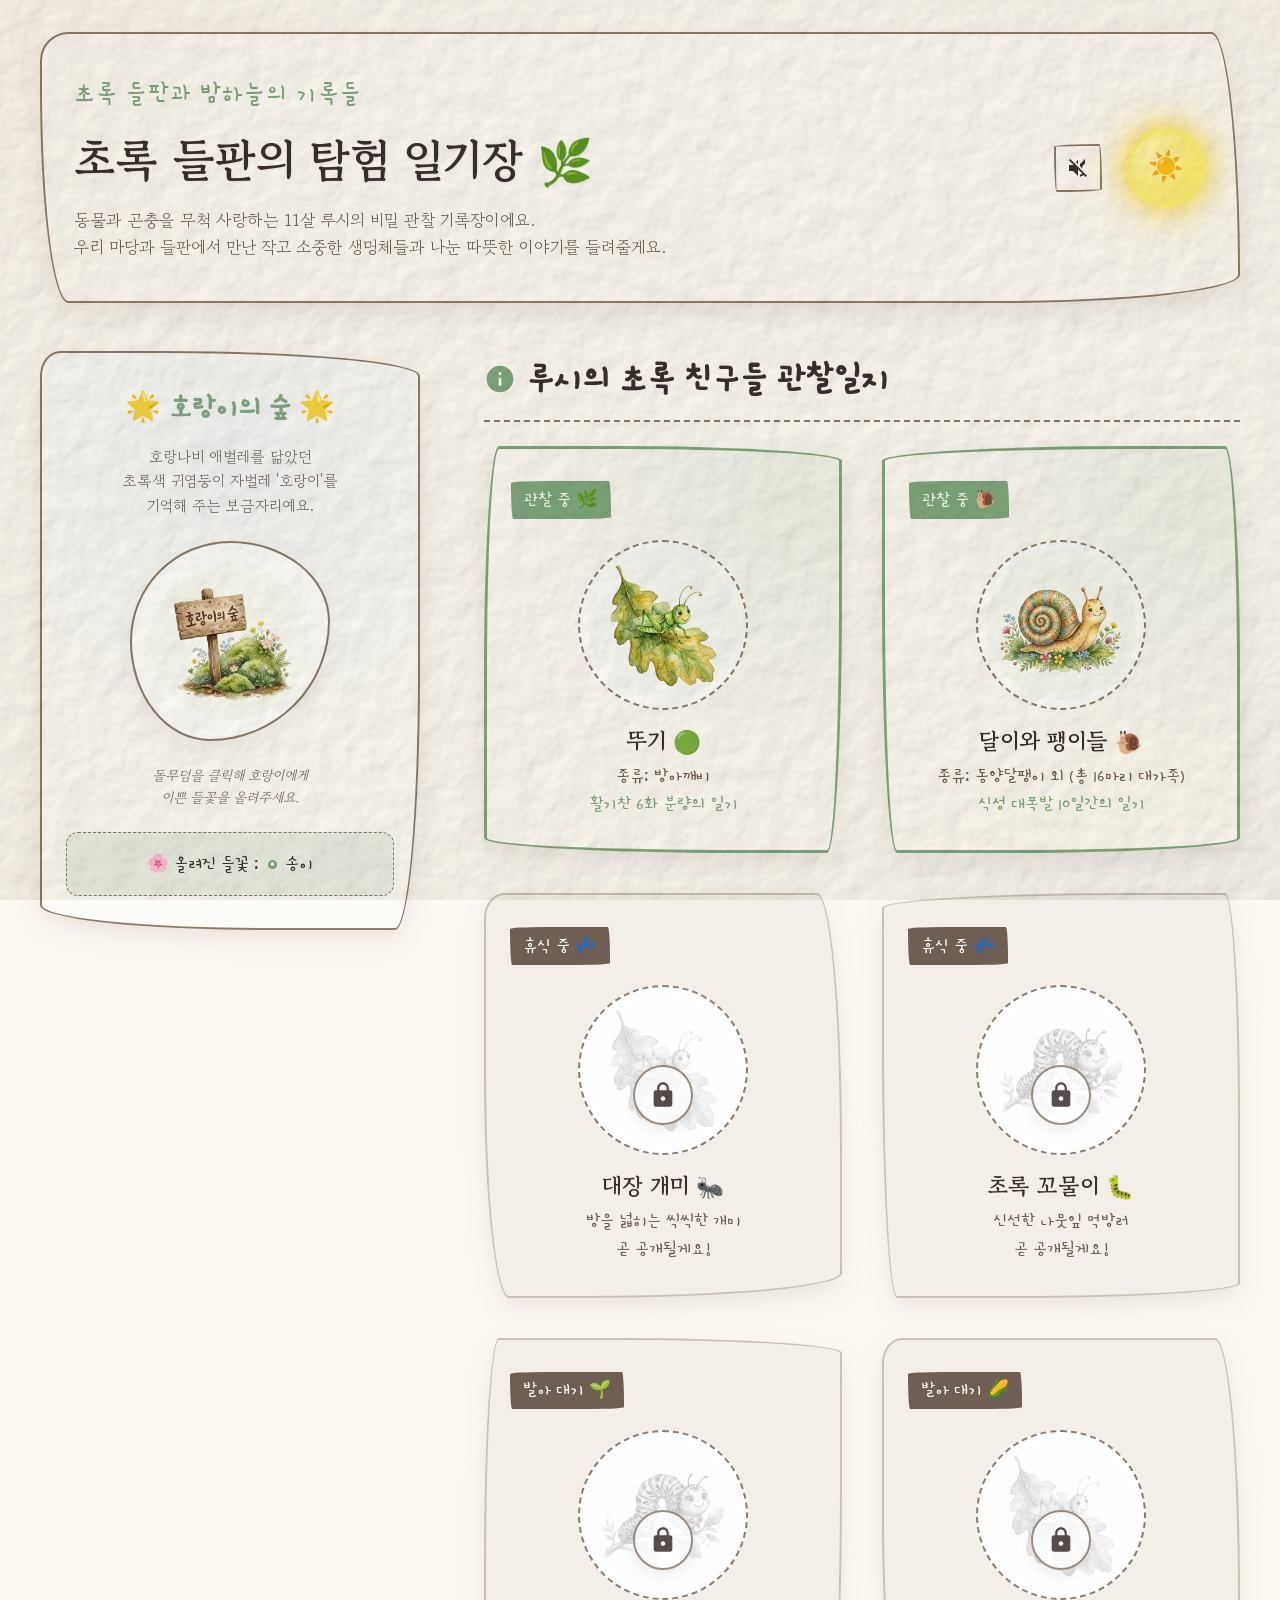
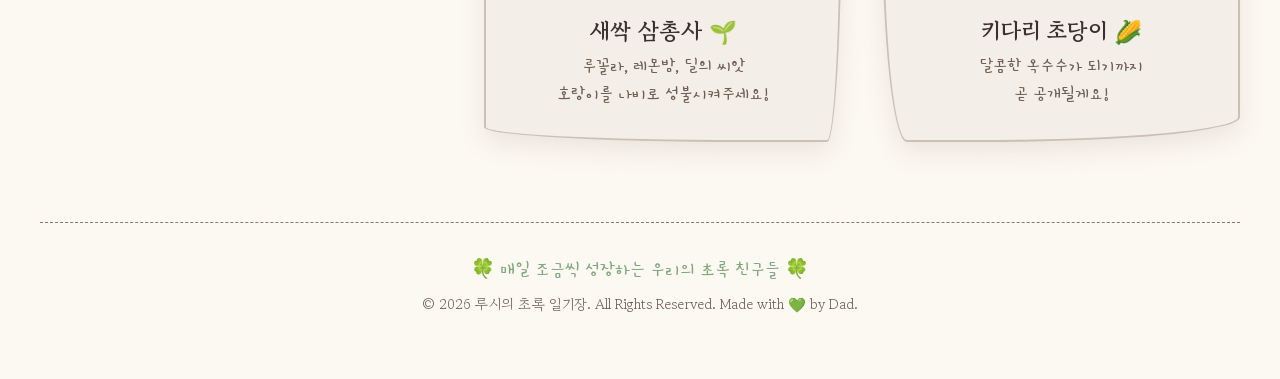
==== commit f917965e: "feat: implement Horangi's Forest spirit Tamagotchi minigame with evolution physics, cleansing, synth" ====
--- a/index.html
+++ b/index.html
@@ -173,8 +173,8 @@
                         </div>
                     </article>
 
-                    <!-- Card 5: Herbs (Locked) -->
-                    <article class="card locked" title="아직 비밀이에요!">
+                    <!-- Card 5: Herbs (Locked unless Horangi evolves to Butterfly) -->
+                    <article class="card locked" id="card-herbs" title="호랑이 영혼을 환상 나비로 진화시키면 잠금이 풀려요! 🦋">
                         <span class="card-tag">발아 대기 🌱</span>
                         <div class="lock-icon-container">
                             <svg viewBox="0 0 24 24">
@@ -182,12 +182,12 @@
                             </svg>
                         </div>
                         <div class="card-img-frame">
-                            <img src="assets/images/grasshopper_ttougi.png" alt="허브" class="card-img">
-                        </div>
-                        <div class="card-info">
-                            <h3 class="card-name">새싹 삼총사 🌱</h3>
+                            <img src="assets/images/caterpillar_horangi.png" alt="허브" class="card-img">
+                        </div>
+                        <div class="card-info">
+                            <h3 class="card-name" id="herbs-card-name">새싹 삼총사 🌱</h3>
                             <p class="card-meta">루꼴라, 레몬밤, 딜의 씨앗</p>
-                            <p class="card-meta">곧 공개될게요!</p>
+                            <p class="card-meta" id="herbs-card-status">호랑이를 나비로 성불시켜주세요!</p>
                         </div>
                     </article>
 
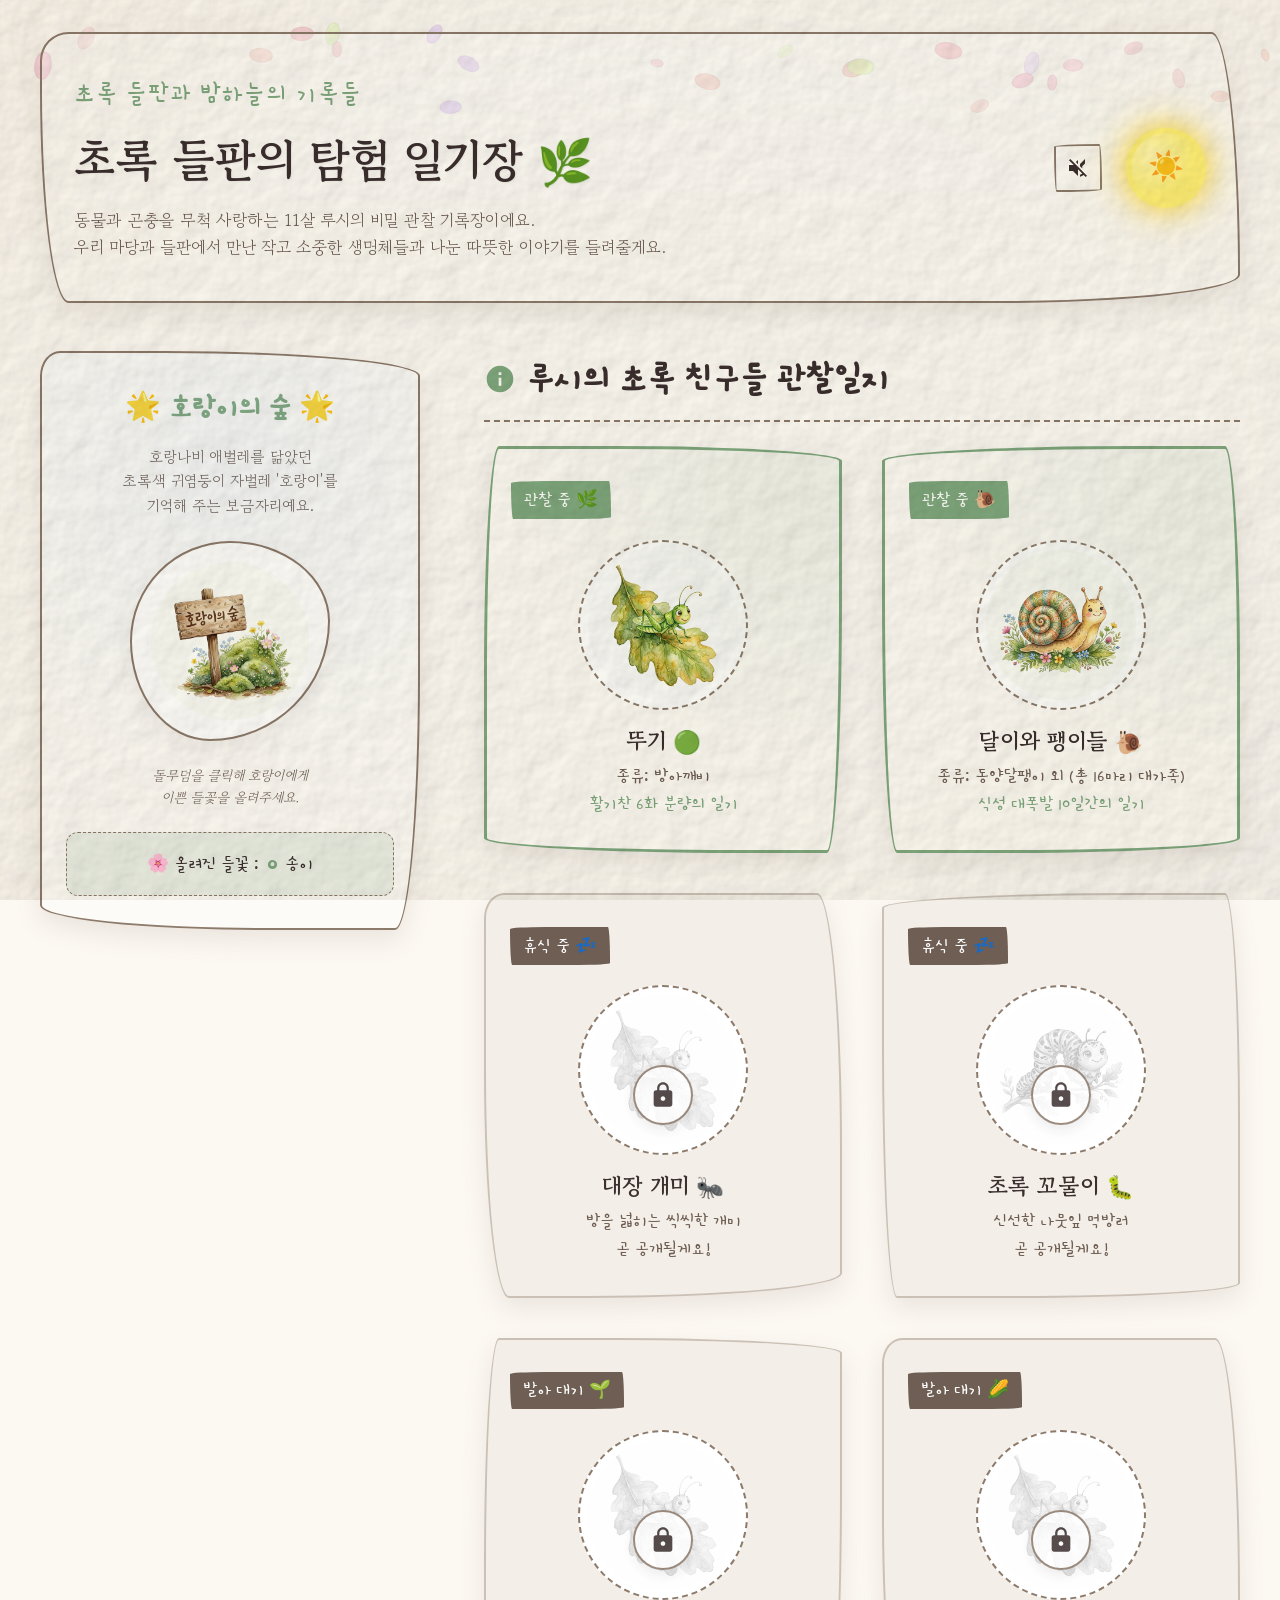
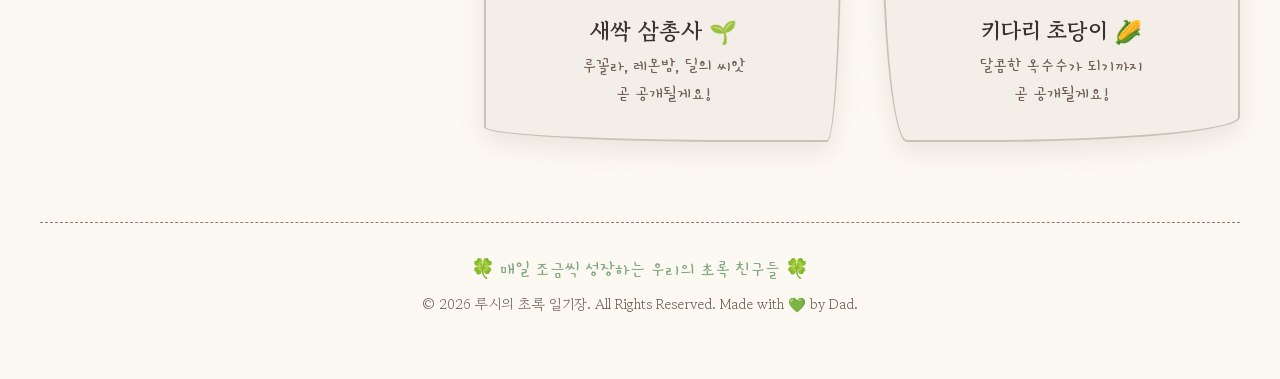
==== commit 4c28da70: "feat: Add Stage 5 Reincarnated Guardian Spirit with dynamic transparency masking and safety data mig" ====
--- a/index.html
+++ b/index.html
@@ -173,8 +173,8 @@
                         </div>
                     </article>
 
-                    <!-- Card 5: Herbs (Locked unless Horangi evolves to Butterfly) -->
-                    <article class="card locked" id="card-herbs" title="호랑이 영혼을 환상 나비로 진화시키면 잠금이 풀려요! 🦋">
+                    <!-- Card 5: Herbs (Locked) -->
+                    <article class="card locked" title="아직 비밀이에요!">
                         <span class="card-tag">발아 대기 🌱</span>
                         <div class="lock-icon-container">
                             <svg viewBox="0 0 24 24">
@@ -182,12 +182,12 @@
                             </svg>
                         </div>
                         <div class="card-img-frame">
-                            <img src="assets/images/caterpillar_horangi.png" alt="허브" class="card-img">
-                        </div>
-                        <div class="card-info">
-                            <h3 class="card-name" id="herbs-card-name">새싹 삼총사 🌱</h3>
+                            <img src="assets/images/grasshopper_ttougi.png" alt="허브" class="card-img">
+                        </div>
+                        <div class="card-info">
+                            <h3 class="card-name">새싹 삼총사 🌱</h3>
                             <p class="card-meta">루꼴라, 레몬밤, 딜의 씨앗</p>
-                            <p class="card-meta" id="herbs-card-status">호랑이를 나비로 성불시켜주세요!</p>
+                            <p class="card-meta">곧 공개될게요!</p>
                         </div>
                     </article>
 
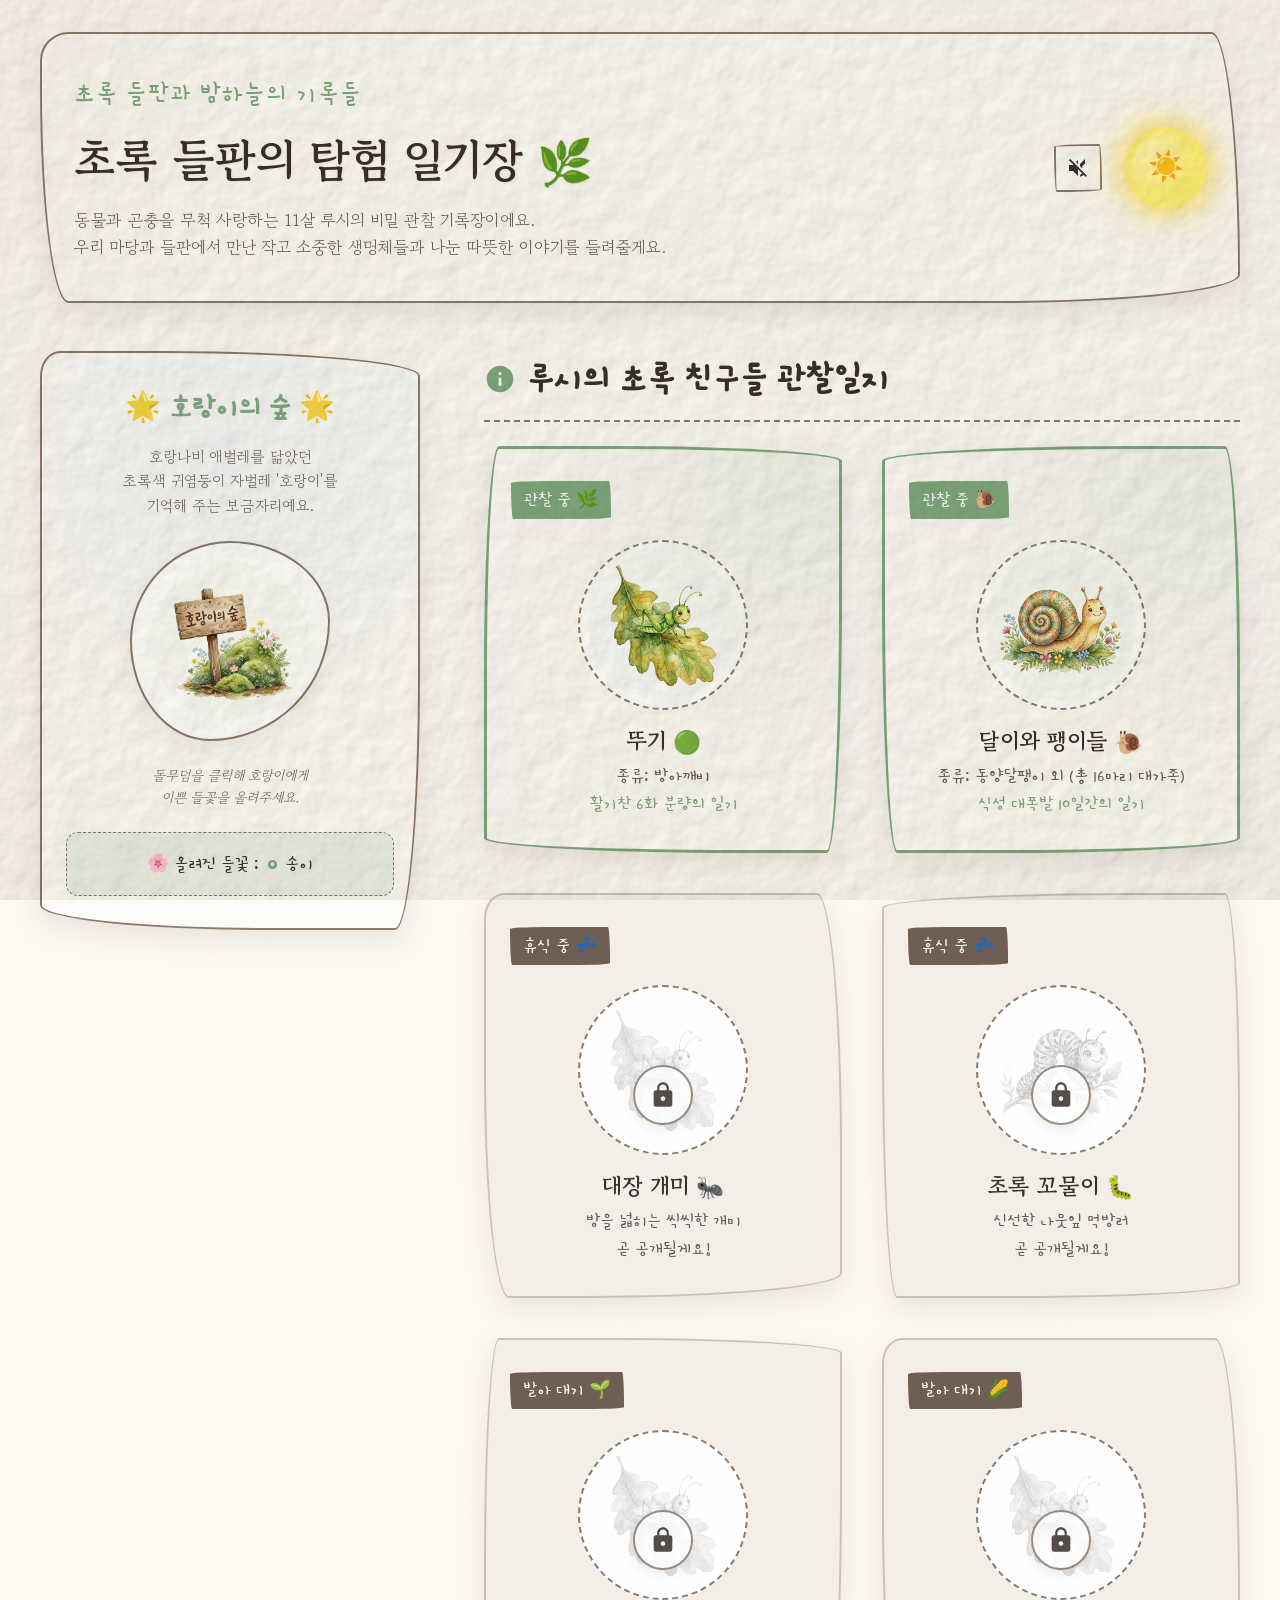
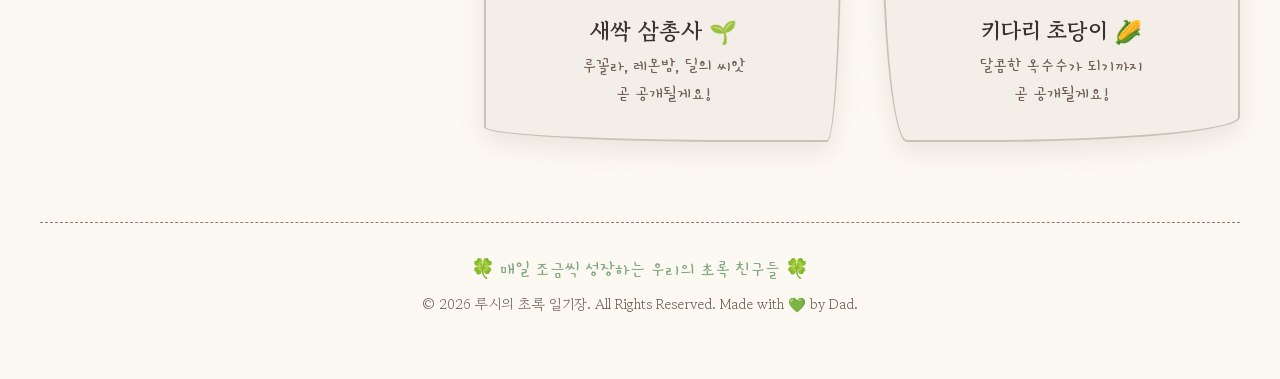
==== commit dbc7e218: "feat: Add rich 3D floating movement in Stage 5, and implement PWA browser version update push notifi" ====
--- a/index.html
+++ b/index.html
@@ -8,6 +8,7 @@
     <meta name="description" content="동물과 곤충을 사랑하는 딸아이를 위한 따뜻한 수채화 동화풍의 관찰일지 블로그">
     <meta name="keywords" content="방아깨비 뚜기, 자벌레 호랑이, 관찰일지, 초등학생 관찰기록, 동화풍 블로그, 곤충 관찰">
     <link rel="stylesheet" href="assets/css/style.css">
+    <link rel="manifest" href="manifest.json">
 </head>
 <body>
 
@@ -102,6 +103,14 @@
 
             <!-- Right Column: Observation Grid -->
             <section class="observation-grid-section">
+                
+                <!-- PWA Update Notification Prompt -->
+                <div id="notification-prompt" style="display:none; background:rgba(253, 251, 247, 0.95); border: 2.5px dashed var(--border-color); border-radius: 20px; padding: 1.2rem; margin-bottom: 2rem; text-align: center; font-family: var(--font-handwriting); box-shadow: var(--card-shadow);">
+                    <span style="font-size:1.2rem; color:var(--text-primary); display:block; margin-bottom: 0.6rem;">🔔 일기장에 새 글이 올라오거나 요정이 진화하면 핸드폰으로 알려드릴까요?</span>
+                    <p style="font-size:0.95rem; color:var(--text-secondary); margin-bottom: 0.8rem; line-height: 1.4;">(아이폰은 알림 수락 후 하단 공유 버튼 누르고 '홈 화면에 추가'해 주세요 📲)</p>
+                    <button class="btn-handdrawn" id="btn-enable-notifications" style="padding: 6px 20px; font-size:1.15rem; cursor:pointer;">알림 받기 💚</button>
+                </div>
+
                 <h2 class="grid-title">
                     <svg viewBox="0 0 24 24">
                         <path d="M12 2C6.48 2 2 6.48 2 12s4.48 10 10 10 10-4.48 10-10S17.52 2 12 2zm1 15h-2v-6h2v6zm0-8h-2V7h2v2z"/>
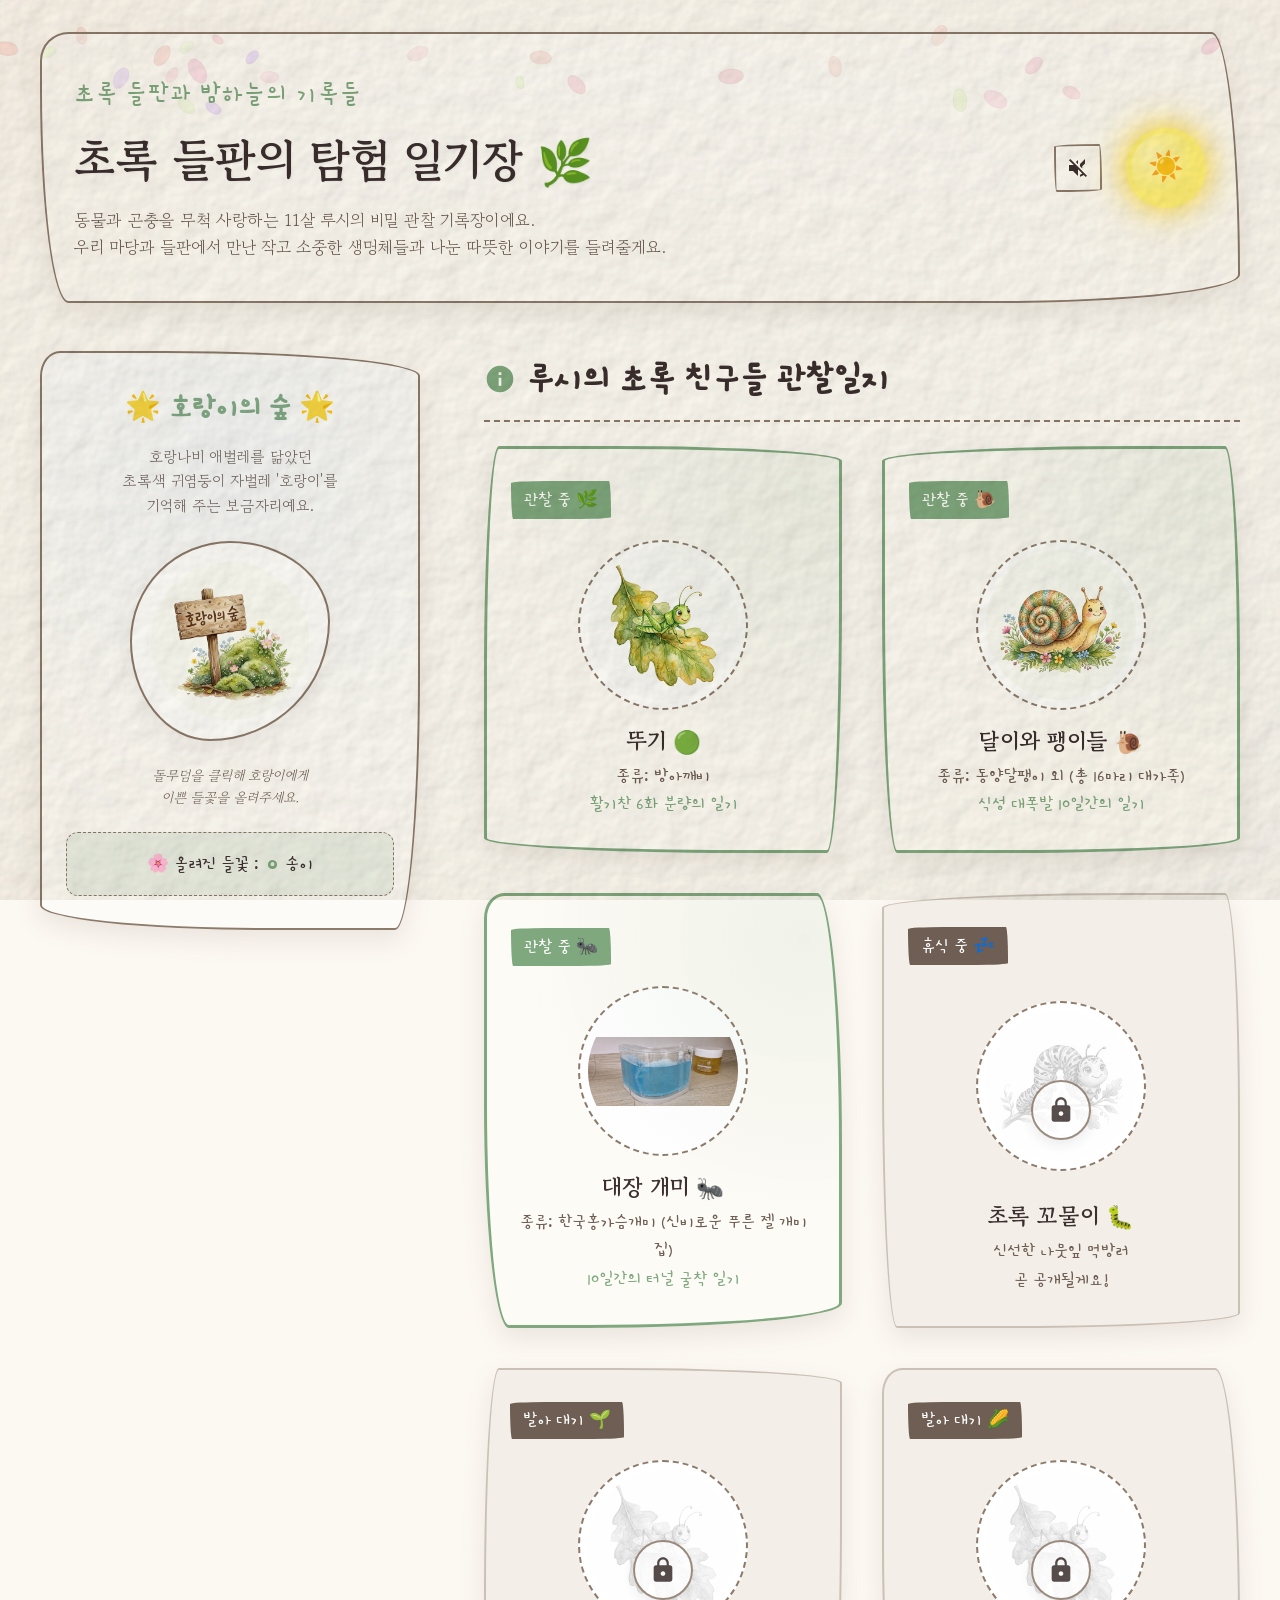
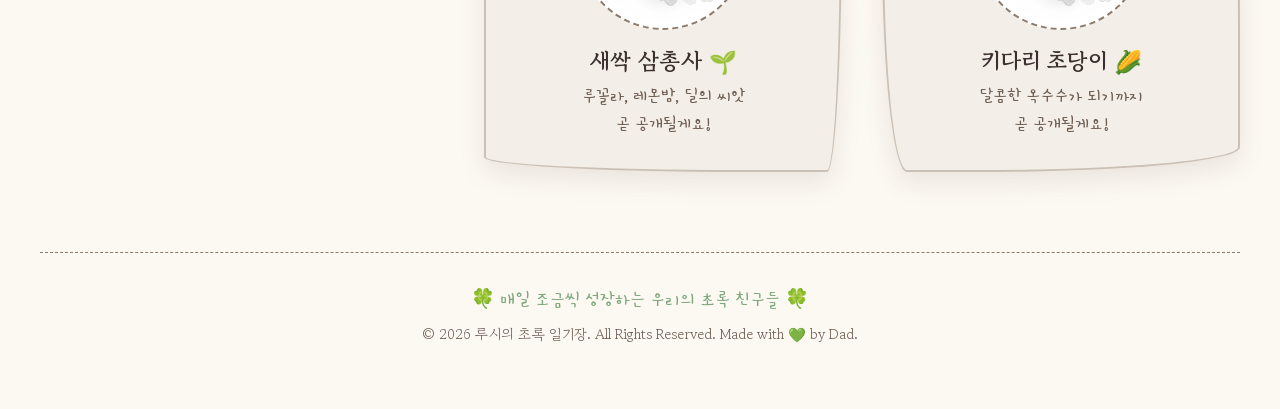
==== commit 716a03aa: "feat: add Captain Ant PWA diary and 3-Way Crossover Sports Day episodes for Ttougi, Snail, and Ant" ====
--- a/index.html
+++ b/index.html
@@ -146,21 +146,16 @@
                         </div>
                     </article>
 
-                    <!-- Card 3: Ant (Locked) -->
-                    <article class="card locked" title="아직 비밀이에요!">
-                        <span class="card-tag">휴식 중 💤</span>
-                        <div class="lock-icon-container">
-                            <svg viewBox="0 0 24 24">
-                                <path d="M18 8h-1V6c0-2.76-2.24-5-5-5S7 3.24 7 6v2H6c-1.1 0-2 .9-2 2v10c0 1.1.9 2 2 2h12c1.1 0 2-.9 2-2V10c0-1.1-.9-2-2-2zm-6 9c-1.1 0-2-.9-2-2s.9-2 2-2 2 .9 2 2-.9 2-2 2zm3.1-9H8.9V6c0-1.71 1.39-3.1 3.1-3.1 1.71 0 3.1 1.39 3.1 3.1v2z"/>
-                            </svg>
-                        </div>
-                        <div class="card-img-frame">
-                            <img src="assets/images/grasshopper_ttougi.png" alt="대장 개미" class="card-img">
+                    <!-- Card 3: Ant (Active) -->
+                    <article class="card active" id="card-ant" title="대장 개미 관찰일지 보기">
+                        <span class="card-tag">관찰 중 🐜</span>
+                        <div class="card-img-frame">
+                            <img src="assets/images/ant_farm_1.png" alt="대장 개미" class="card-img">
                         </div>
                         <div class="card-info">
                             <h3 class="card-name">대장 개미 🐜</h3>
-                            <p class="card-meta">방을 넓히는 씩씩한 개미</p>
-                            <p class="card-meta">곧 공개될게요!</p>
+                            <p class="card-meta">종류: 한국홍가슴개미 (신비로운 푸른 젤 개미집)</p>
+                            <p class="card-meta" style="color: var(--accent-color);">10일간의 터널 굴착 일기</p>
                         </div>
                     </article>
 
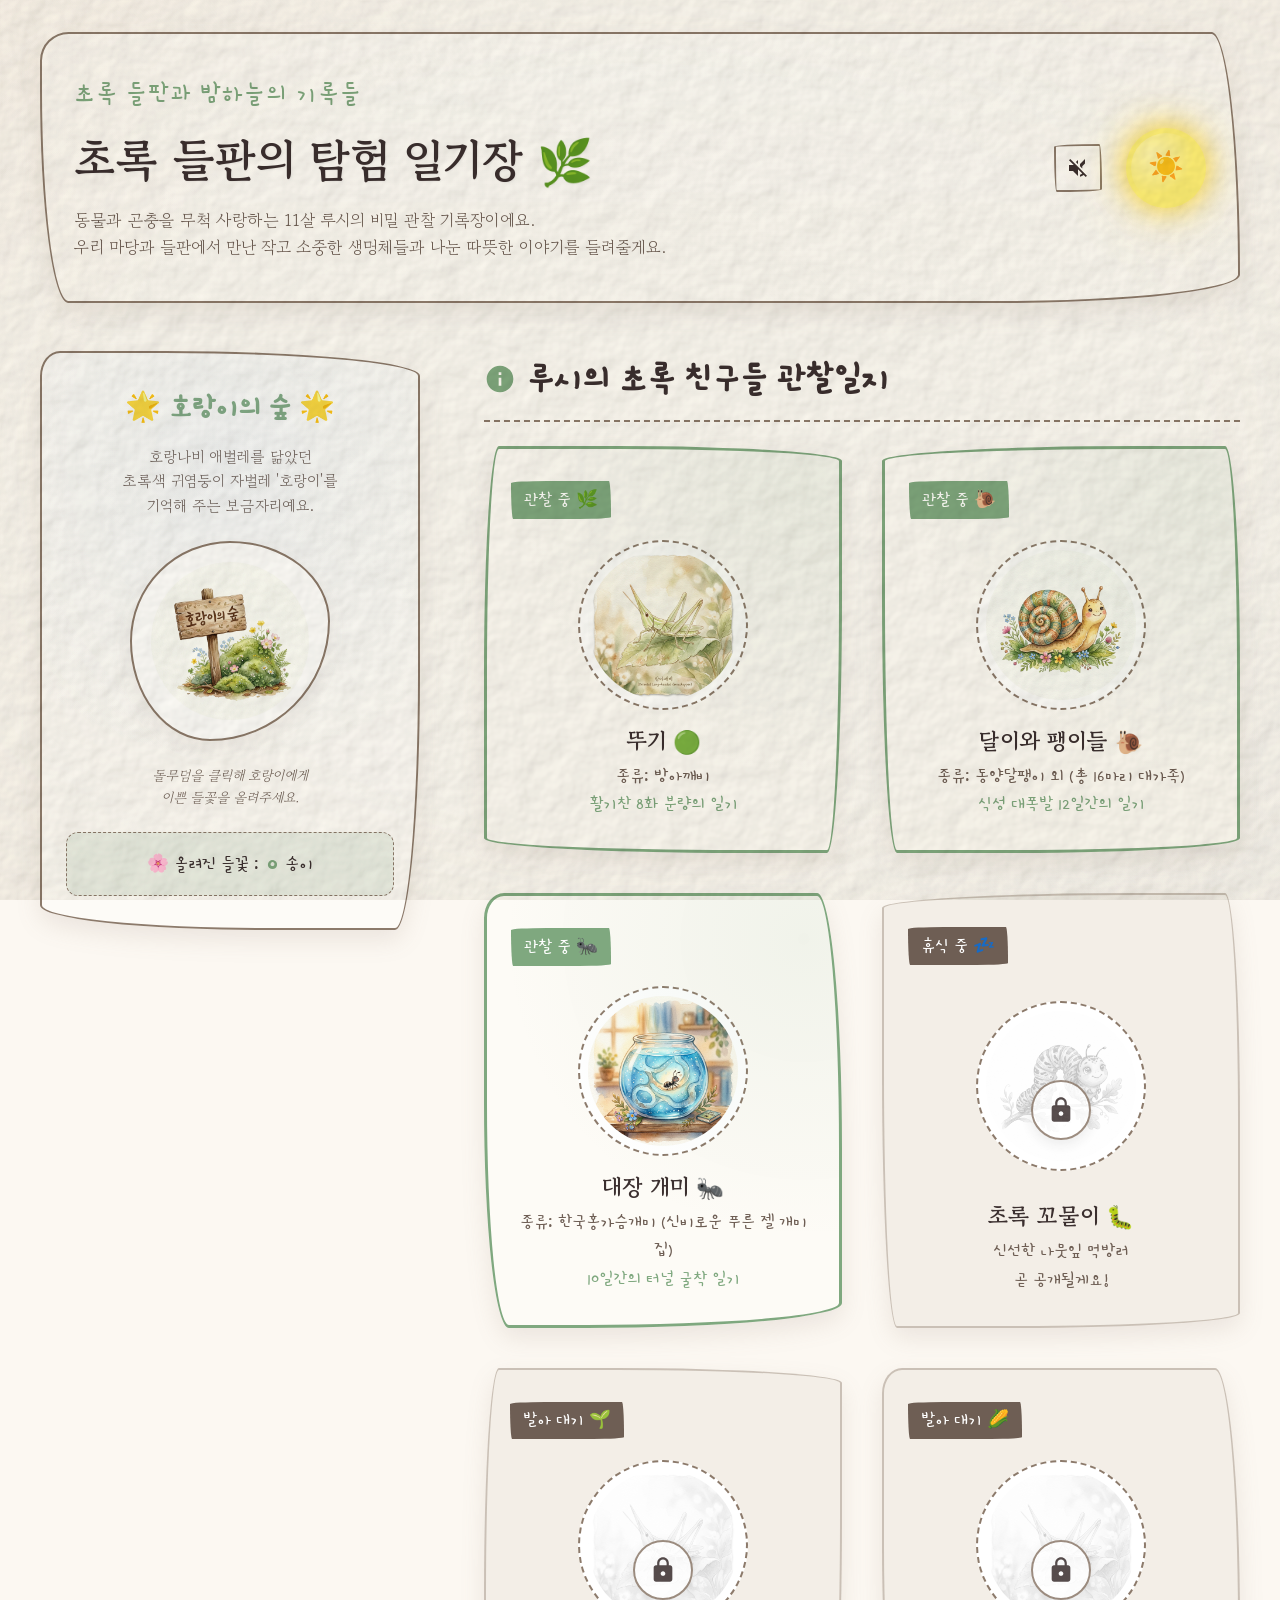
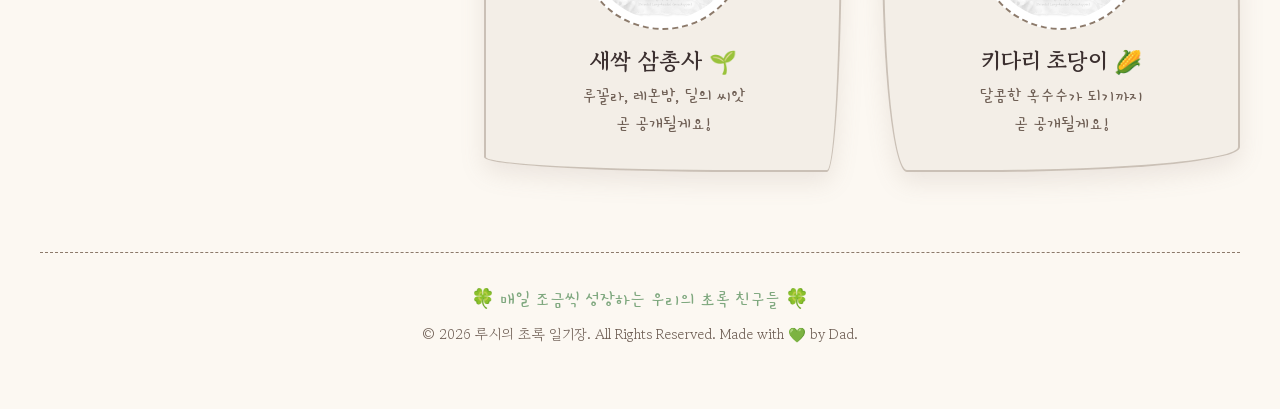
==== commit 5ff432c0: "feat: 뚜기 8화 및 달팽이 12일차 일기 추가, 크롭된 H.264 영상 및 손그림 계획표 달력(days.jpg) 연동" ====
--- a/index.html
+++ b/index.html
@@ -129,7 +129,7 @@
                         <div class="card-info">
                             <h3 class="card-name">뚜기 🟢</h3>
                             <p class="card-meta">종류: 방아깨비</p>
-                            <p class="card-meta" style="color: var(--accent-color);">활기찬 6화 분량의 일기</p>
+                            <p class="card-meta" style="color: var(--accent-color);">활기찬 8화 분량의 일기</p>
                         </div>
                     </article>
 
@@ -142,7 +142,7 @@
                         <div class="card-info">
                             <h3 class="card-name">달이와 팽이들 🐌</h3>
                             <p class="card-meta">종류: 동양달팽이 외 (총 16마리 대가족)</p>
-                            <p class="card-meta" style="color: var(--accent-color);">식성 대폭발 10일간의 일기</p>
+                            <p class="card-meta" style="color: var(--accent-color);">식성 대폭발 12일간의 일기</p>
                         </div>
                     </article>
 
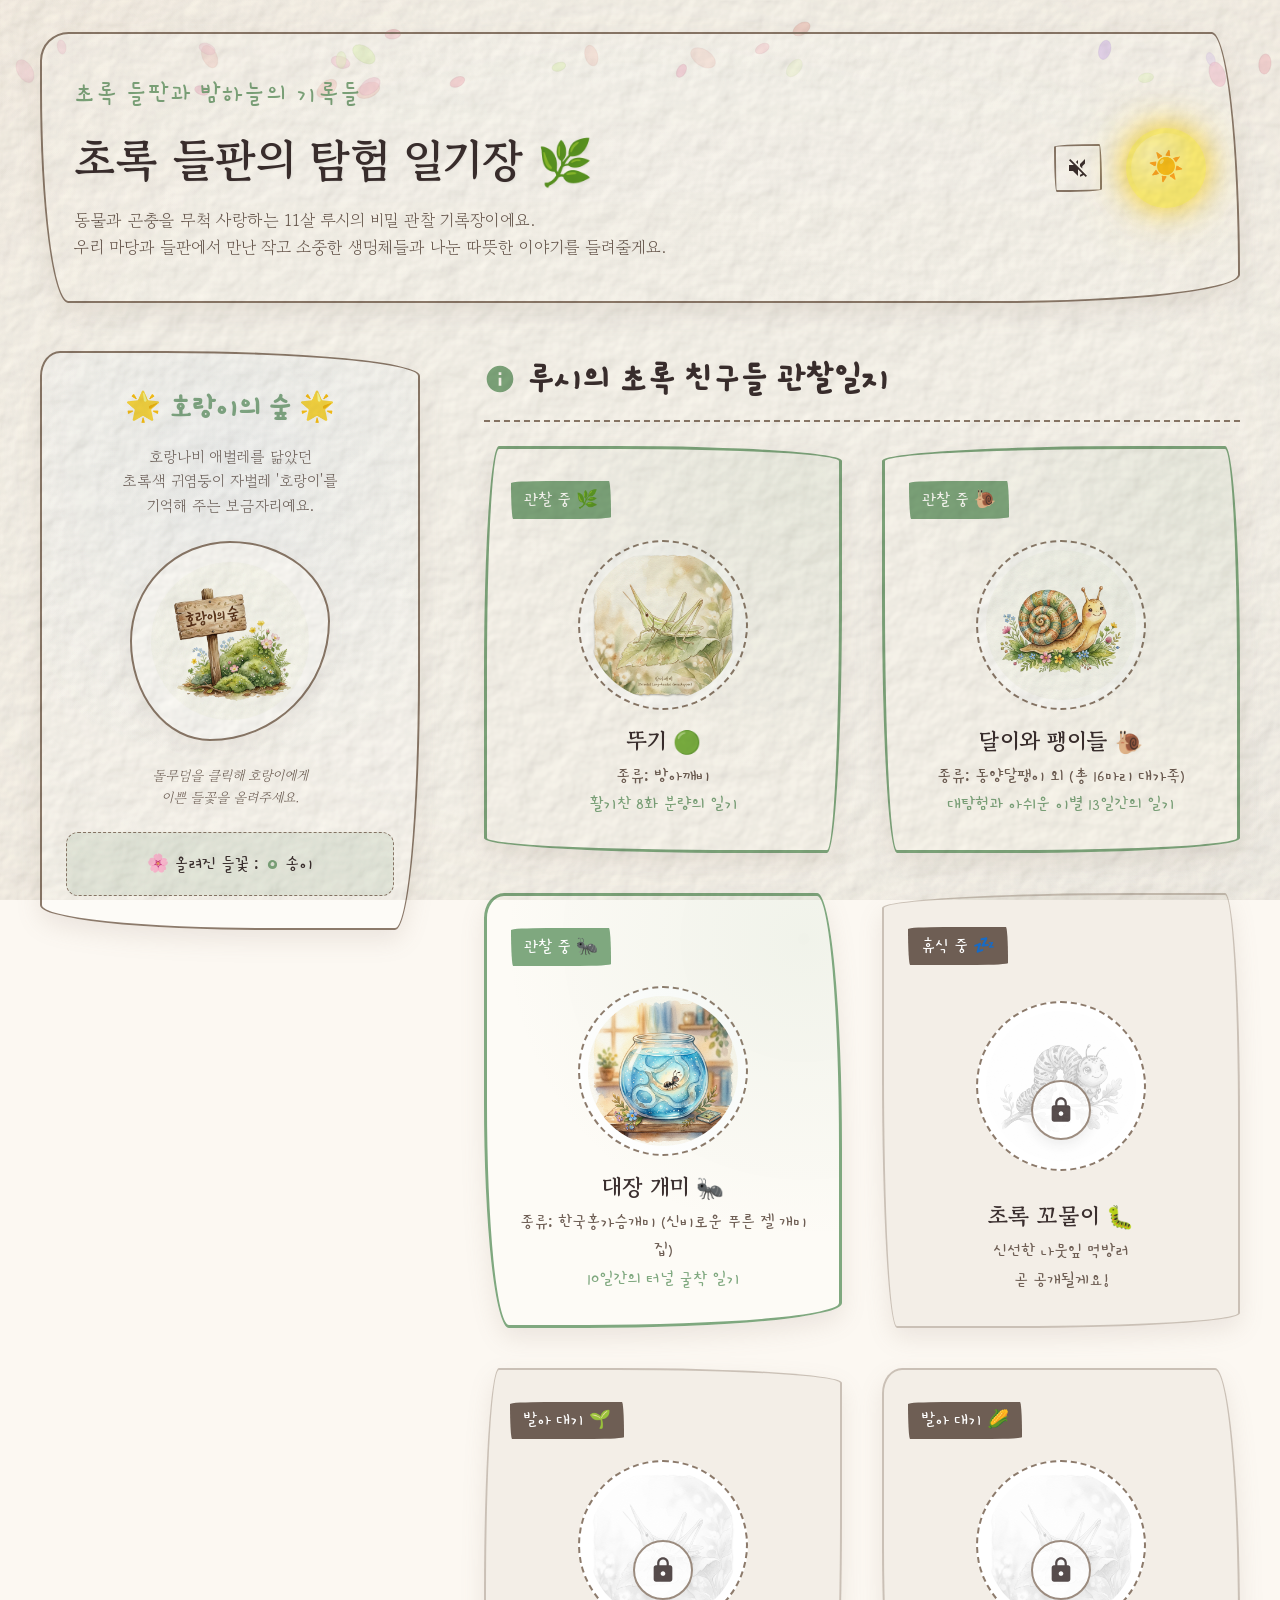
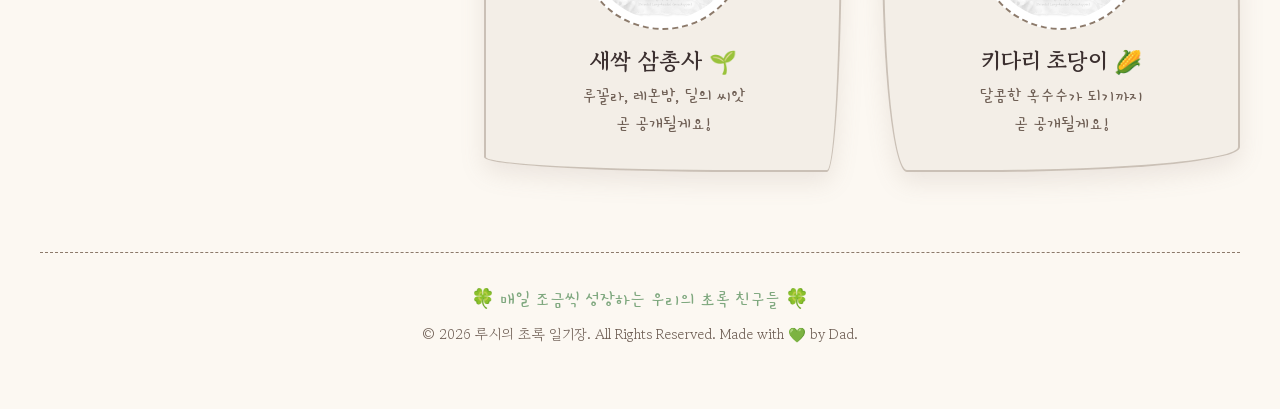
==== commit 2b299cde: "feat: 달이와 팽이들 관찰일지 13일차(달이의 탈출 에피소드) 추가 및 탈출 애니메이션 구현" ====
--- a/index.html
+++ b/index.html
@@ -142,7 +142,7 @@
                         <div class="card-info">
                             <h3 class="card-name">달이와 팽이들 🐌</h3>
                             <p class="card-meta">종류: 동양달팽이 외 (총 16마리 대가족)</p>
-                            <p class="card-meta" style="color: var(--accent-color);">식성 대폭발 12일간의 일기</p>
+                            <p class="card-meta" style="color: var(--accent-color);">대탐험과 아쉬운 이별 13일간의 일기</p>
                         </div>
                     </article>
 
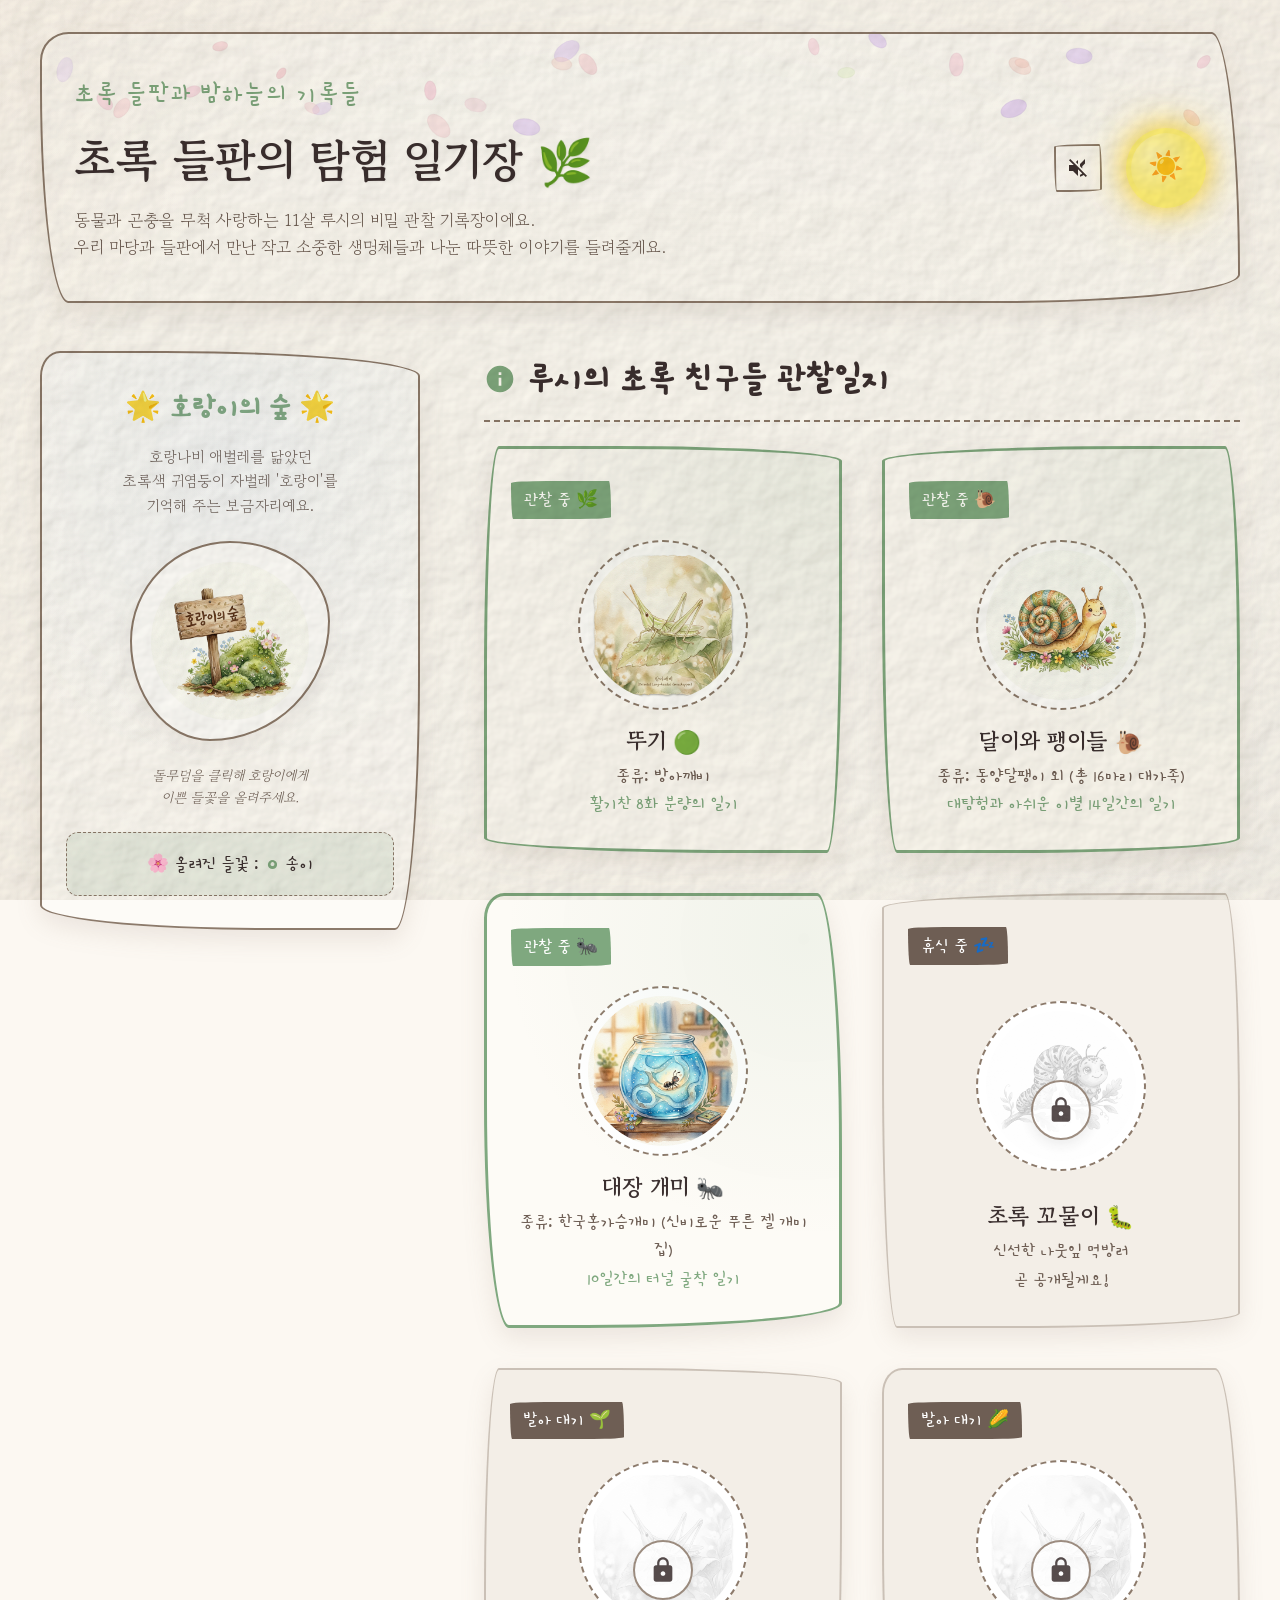
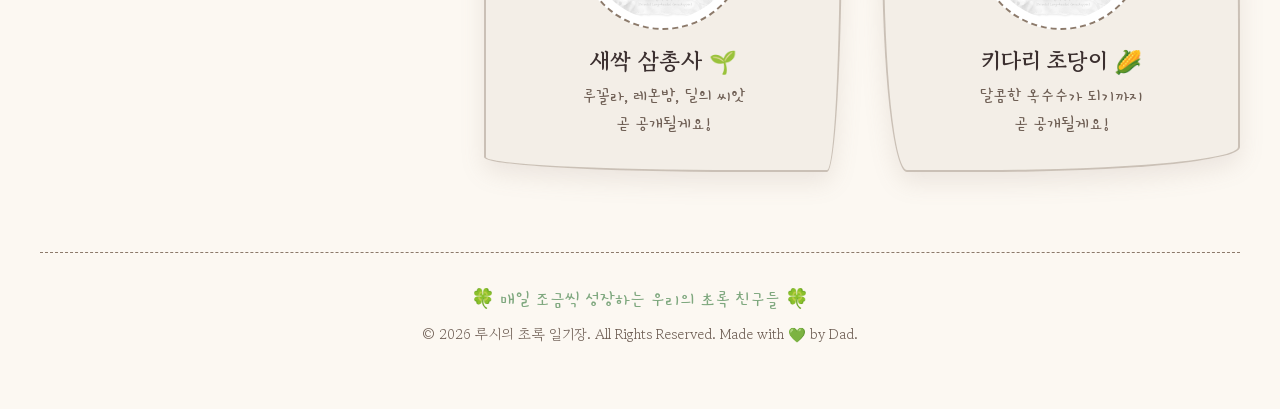
==== commit 5bacf56e: "feat: 달팽이 관찰 일기 14일차 추가 및 오버레이 조정 완료" ====
--- a/index.html
+++ b/index.html
@@ -142,7 +142,7 @@
                         <div class="card-info">
                             <h3 class="card-name">달이와 팽이들 🐌</h3>
                             <p class="card-meta">종류: 동양달팽이 외 (총 16마리 대가족)</p>
-                            <p class="card-meta" style="color: var(--accent-color);">대탐험과 아쉬운 이별 13일간의 일기</p>
+                            <p class="card-meta" style="color: var(--accent-color);">대탐험과 아쉬운 이별 14일간의 일기</p>
                         </div>
                     </article>
 
--- a/assets/css/style.css
+++ b/assets/css/style.css
@@ -1640,3 +1640,127 @@
         justify-content: center;
     }
 }
+
+/* Day 14 Carousel & Overlay Custom Styling */
+.carousel-arrow {
+    position: absolute;
+    top: 50%;
+    transform: translateY(-50%);
+    width: 36px;
+    height: 36px;
+    background: rgba(255, 255, 255, 0.9);
+    border: 2px solid var(--border-color);
+    border-radius: 50%;
+    font-size: 1.3rem;
+    font-weight: bold;
+    color: var(--text-primary);
+    cursor: pointer;
+    display: flex;
+    align-items: center;
+    justify-content: center;
+    box-shadow: 0 4px 10px rgba(0,0,0,0.15);
+    z-index: 20;
+    transition: all 0.3s ease;
+    user-select: none;
+    font-family: var(--font-handwriting);
+}
+.carousel-arrow:hover {
+    background: var(--accent-color);
+    color: #fff;
+    transform: translateY(-50%) scale(1.1);
+    border-color: var(--accent-color);
+}
+.carousel-arrow.prev {
+    left: 10px;
+}
+.carousel-arrow.next {
+    right: 10px;
+}
+.carousel-dots {
+    position: absolute;
+    bottom: 12px;
+    left: 50%;
+    transform: translateX(-50%);
+    display: flex;
+    gap: 8px;
+    z-index: 20;
+}
+.carousel-dot {
+    width: 10px;
+    height: 10px;
+    border-radius: 50%;
+    background: rgba(140, 122, 107, 0.4);
+    border: 1px solid var(--border-color);
+    cursor: pointer;
+    transition: all 0.3s ease;
+}
+.carousel-dot.active {
+    background: var(--accent-color);
+    transform: scale(1.2);
+    box-shadow: 0 0 5px var(--accent-color);
+}
+.pulse-circle {
+    width: 40px;
+    height: 40px;
+    border: 3px dashed #ffeb3b;
+    border-radius: 50%;
+    background: rgba(255, 235, 59, 0.25);
+    box-shadow: 0 0 10px #ffeb3b;
+    animation: pulse-anim 1.5s infinite ease-in-out;
+}
+@keyframes pulse-anim {
+    0% { transform: scale(0.9); opacity: 0.8; }
+    50% { transform: scale(1.2); opacity: 1; box-shadow: 0 0 20px #ffeb3b; }
+    100% { transform: scale(0.9); opacity: 0.8; }
+}
+.find-label {
+    background: #ffeb3b;
+    color: #3b2f2f;
+    border: 2px dashed #f57c00;
+    padding: 4px 8px;
+    border-radius: 4px;
+    font-size: 1.1rem;
+    font-weight: bold;
+    font-family: var(--font-handwriting);
+    transform: rotate(-3deg) translateY(-115px);
+    box-shadow: 2px 2px 6px rgba(0,0,0,0.15);
+    white-space: nowrap;
+    pointer-events: none;
+}
+.floor-label {
+    position: absolute;
+    background: rgba(255, 255, 255, 0.92);
+    color: #3b2f2f;
+    border: 2px solid var(--border-color);
+    padding: 3px 8px;
+    border-radius: 8px;
+    font-family: var(--font-handwriting);
+    font-size: 1.15rem;
+    font-weight: bold;
+    box-shadow: 2px 2px 5px rgba(0,0,0,0.1);
+    pointer-events: none;
+    transform: rotate(var(--r, -1deg));
+}
+.floor-3 { --r: -2deg; border-color: #e91e63; color: #d81b60; }
+.floor-2 { --r: 2deg; border-color: #ff9800; color: #ef6c00; }
+.floor-1 { --r: -1deg; border-color: #4caf50; color: #2e7d32; }
+
+.sticker-bokchoy {
+    position: absolute;
+    background: #e8f5e9;
+    color: #2e7d32;
+    border: 3px double #4caf50;
+    border-radius: 50%;
+    width: 85px;
+    height: 85px;
+    display: flex;
+    align-items: center;
+    justify-content: center;
+    text-align: center;
+    font-family: var(--font-handwriting);
+    font-size: 1.05rem;
+    font-weight: bold;
+    line-height: 1.2;
+    box-shadow: 3px 3px 8px rgba(0,0,0,0.12);
+    pointer-events: none;
+}
